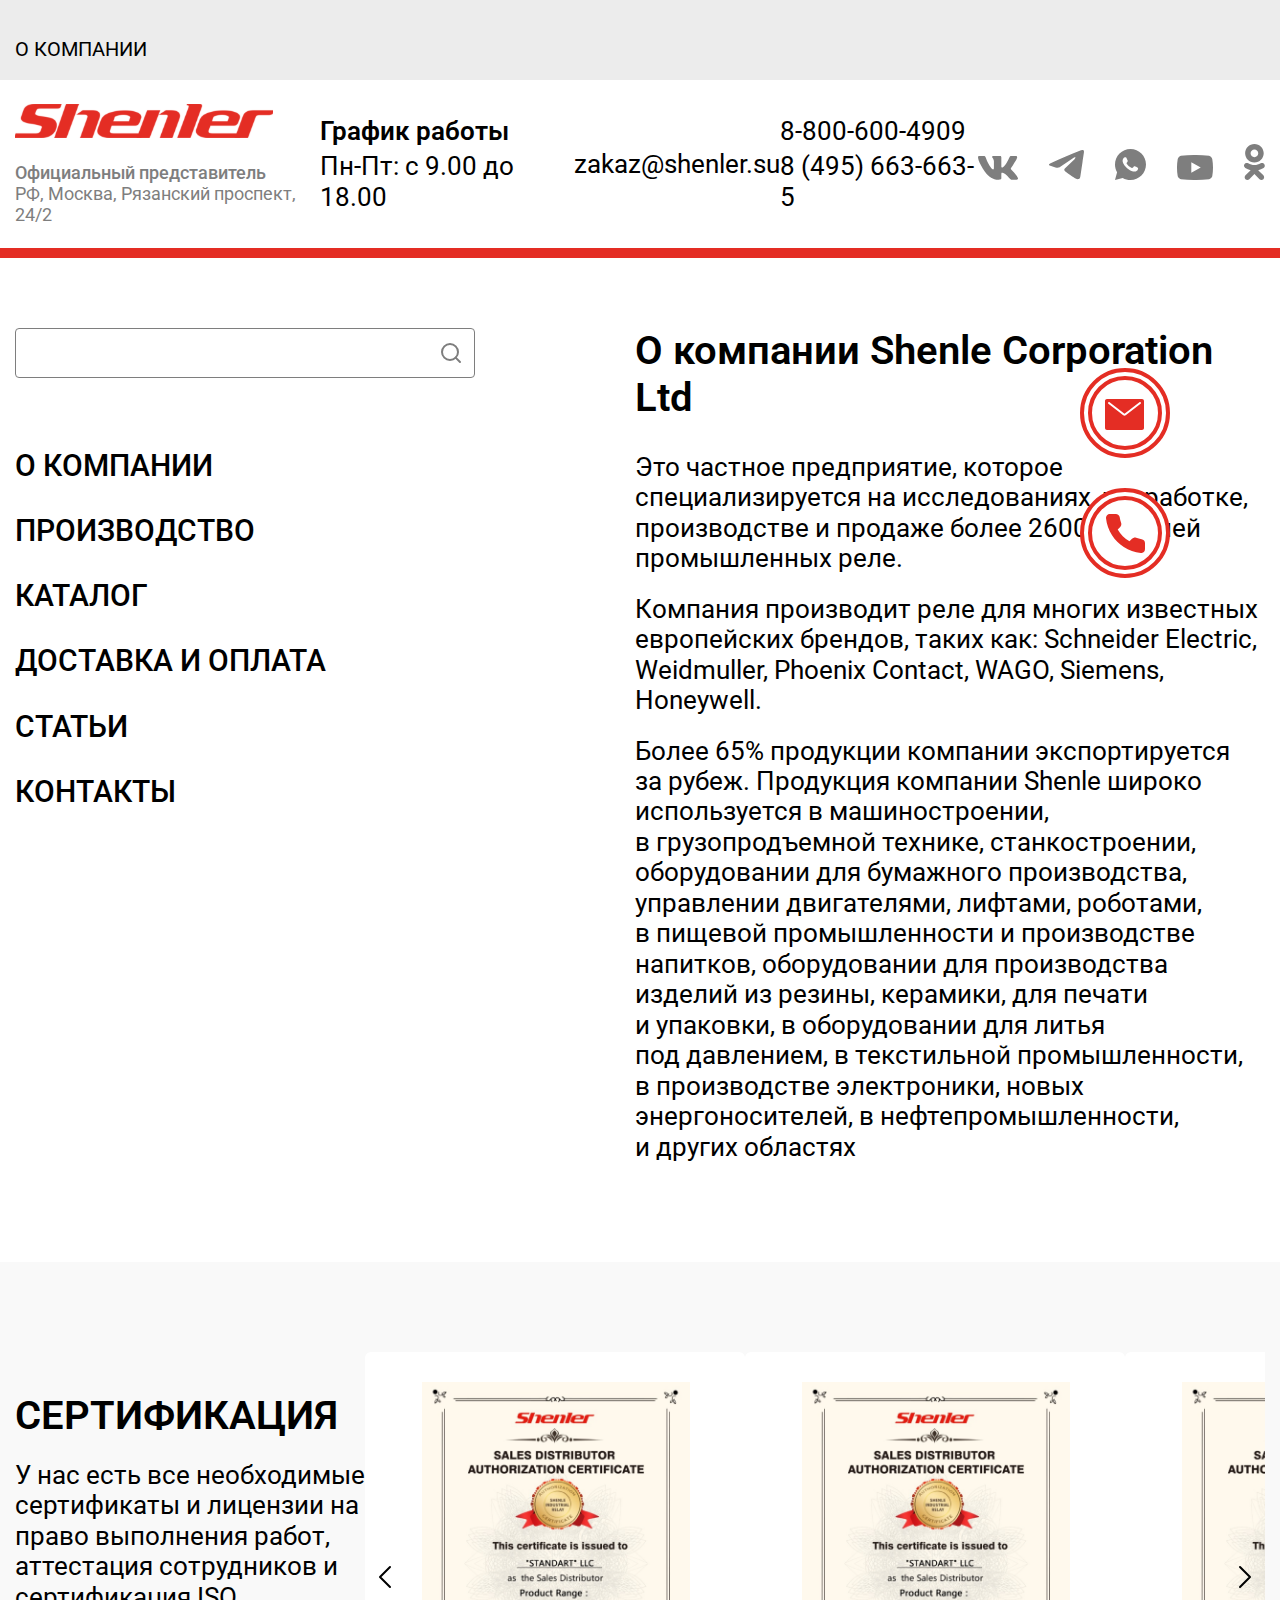
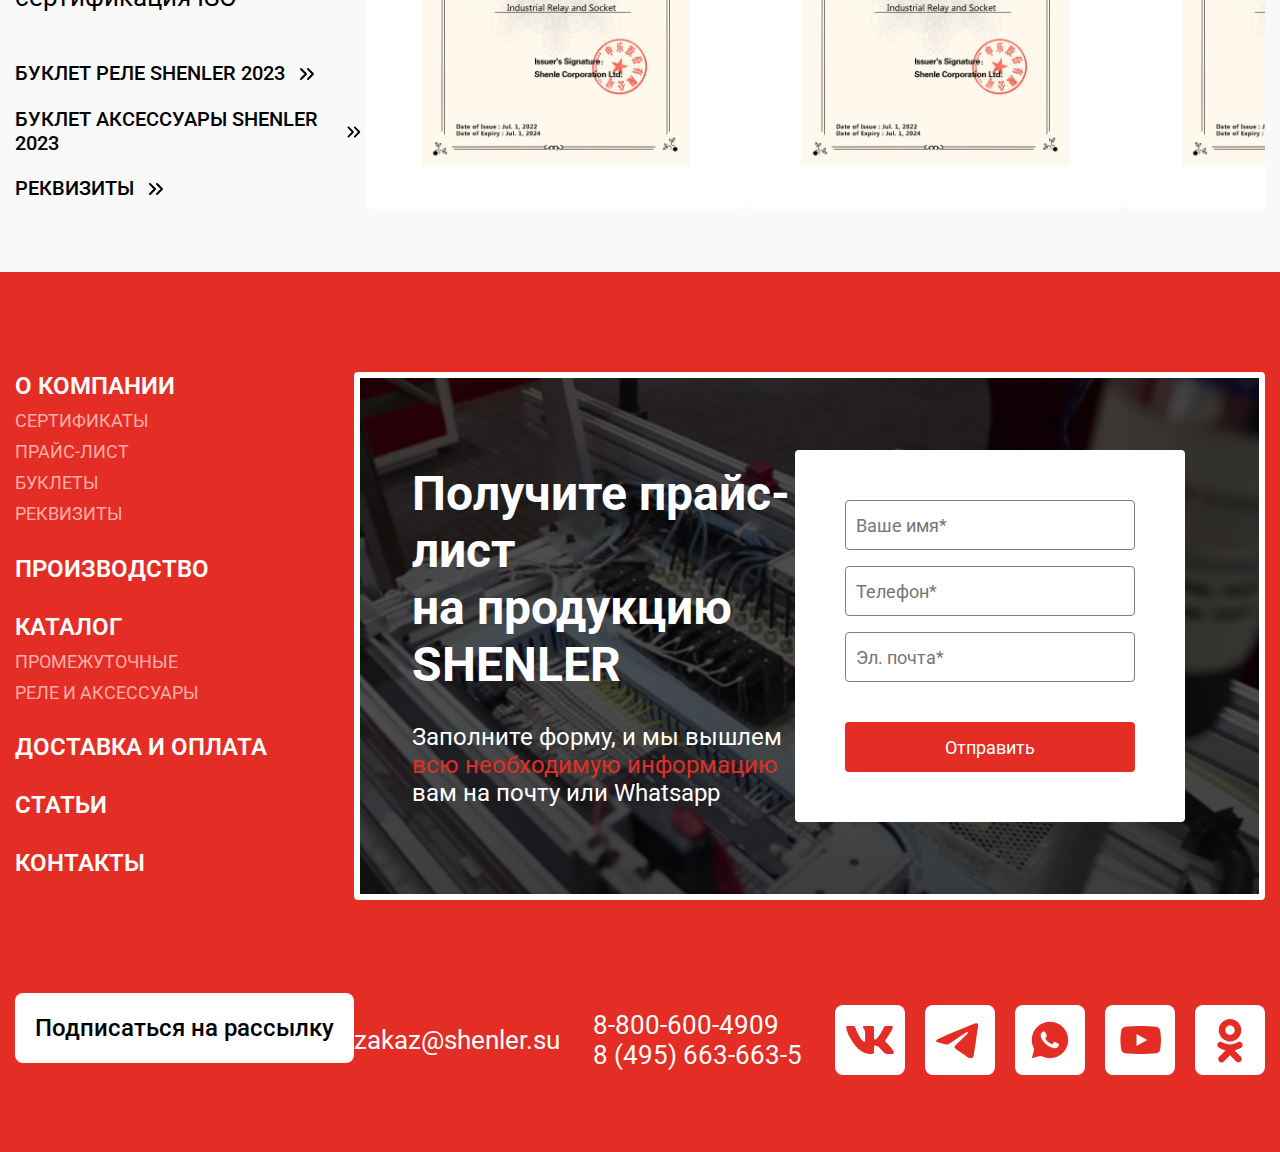
==== about.html @ f38fdb3b "ready catalog page" ====
<!DOCTYPE html>
<html lang="en">
<head>
    <meta charset="UTF-8">
    <meta name="viewport" content="width=device-width, initial-scale=1.0">
    <title>О компании</title>
    <link rel="preconnect" href="https://fonts.googleapis.com">
    <link rel="preconnect" href="https://fonts.gstatic.com" crossorigin>
    <link href="https://fonts.googleapis.com/css2?family=Roboto:wght@400;500;700;900&display=swap" rel="stylesheet">
    <link rel="stylesheet" href="https://cdn.jsdelivr.net/npm/swiper@9/swiper-bundle.min.css"/>
    <link rel="stylesheet" href="css/style.css">
</head>
<body>
    <header class="header">
        <div class="header-title">
            <div class="container">
                <h4>О компании</h4>
            </div>
        </div>
        <div class="container">
            <div class="header-info">
                <div class="header-block">
                    <a class="header-logo" href="index.html"><img src="img/header/logo.svg" alt="logo icon"></a>
                    <div class="header-address">
                        <div class="header-address-title">Официальный представитель</div>
                        <div class="header-adress-info">РФ, Москва, Рязанский проспект, 24/2</div>
                    </div>
                </div>
                <div class="header-schedule">
                    <div class="header-schedule-title">График работы</div>
                    <div class="header-schedule-info">Пн-Пт: с 9.00 до 18.00</div>
                </div>
                <div class="header-email">zakaz@shenler.su</div>
                <div class="header-phones">
                    <div class="header-phone-1">8-800-600-4909</div>
                    <div class="header-phone-2">8 (495) 663-663-5</div>
                </div>
                <div class="header-social">
                    <a class="vk-icon" href="#">
                        <svg width="40" height="24" viewBox="0 0 40 24" fill="none" xmlns="http://www.w3.org/2000/svg">
                            <g id="Frame 1">
                                <path id="Vector" d="M39.0883 1.63667C38.6383 3.05167 38.0317 4.28333 37.2717 5.40167L37.3033 5.35167C36.5567 6.59611 35.665 8.03389 34.6283 9.665C33.7394 10.9528 33.2689 11.6194 33.2167 11.665C32.9867 11.9533 32.8267 12.3067 32.7717 12.695L32.77 12.7067C32.815 13.06 32.9783 13.3683 33.2167 13.5983L33.8833 14.3417C37.45 18.0072 39.4561 20.5339 39.9017 21.9217C39.96 22.075 39.9933 22.2517 39.9933 22.4367C39.9933 22.76 39.89 23.0583 39.715 23.3033L39.7183 23.2983C39.425 23.6 39.015 23.7867 38.5617 23.7867C38.5117 23.7867 38.46 23.785 38.4117 23.78H38.4183H34.0333C34.0317 23.78 34.0283 23.78 34.025 23.78C33.4633 23.78 32.9467 23.5833 32.5417 23.2567L32.5467 23.26C31.9567 22.775 31.4317 22.25 30.9617 21.68L30.9467 21.66C30.1789 20.7922 29.4978 20.0617 28.9033 19.4683C26.9233 17.5861 25.4622 16.645 24.52 16.645C24.485 16.6417 24.445 16.64 24.4033 16.64C24.1283 16.64 23.8717 16.725 23.66 16.87L23.665 16.8667C23.4917 17.0833 23.3867 17.3633 23.3867 17.665C23.3867 17.725 23.39 17.7817 23.3983 17.84V17.8333C23.3533 18.3567 23.3267 18.965 23.3267 19.58C23.3267 19.7783 23.33 19.975 23.335 20.1717V20.1433V22.075C23.3517 22.1533 23.3617 22.2433 23.3617 22.335C23.3617 22.7383 23.1783 23.0983 22.8917 23.3367L22.89 23.3383C22.245 23.6333 21.4917 23.8067 20.6967 23.8067C20.5267 23.8067 20.36 23.7983 20.195 23.7833L20.2167 23.785C17.5933 23.735 15.16 22.9667 13.0917 21.6717L13.15 21.705C10.6317 20.175 8.545 18.1833 6.955 15.83L6.91 15.76C5.4 13.7567 3.99167 11.4933 2.79167 9.10667L2.675 8.85C1.97333 7.51333 1.24667 5.87 0.62 4.18L0.52 3.87167C0.265 3.11167 0.08 2.22833 0.00333333 1.31333L0 1.27167C0 0.429445 0.495555 0.00833352 1.48667 0.00833352H5.87C5.91 0.00500019 5.95667 0.00333309 6.005 0.00333309C6.41833 0.00333309 6.8 0.145 7.10167 0.383333L7.09833 0.38C7.43167 0.745 7.67833 1.19333 7.8 1.69333L7.805 1.71333C8.61167 3.99167 9.46667 5.905 10.45 7.73833L10.3383 7.51C11.1417 9.12667 12.03 10.5183 13.0433 11.8033L13.005 11.7517C13.8939 12.8428 14.5872 13.3883 15.085 13.3883C15.1 13.39 15.1183 13.39 15.1383 13.39C15.385 13.39 15.6 13.2567 15.7167 13.0567L15.7183 13.0533C15.8417 12.7367 15.9133 12.3683 15.9133 11.985C15.9133 11.9033 15.91 11.8217 15.9033 11.7417V11.7517V5.28667C15.8683 4.525 15.6817 3.81333 15.37 3.175L15.3833 3.20667C15.1767 2.76667 14.9283 2.38667 14.6333 2.04833L14.6383 2.055C14.365 1.78167 14.1783 1.42333 14.12 1.02333L14.1183 1.01333C14.1183 0.73 14.2483 0.475 14.4517 0.308333L14.4533 0.306667C14.655 0.121667 14.925 0.0100001 15.22 0.0100001H15.2333H22.1433C22.18 0.00500007 22.2217 0.00333309 22.265 0.00333309C22.59 0.00333309 22.8817 0.15 23.075 0.38L23.0767 0.381667C23.2483 0.695 23.35 1.07 23.35 1.46667C23.35 1.53 23.3467 1.59167 23.3417 1.65333V1.645V10.2667C23.3383 10.3067 23.3367 10.3533 23.3367 10.4C23.3367 10.7067 23.4217 10.995 23.5683 11.24L23.565 11.2333C23.6867 11.4133 23.89 11.53 24.12 11.53C24.4133 11.51 24.6817 11.4133 24.9067 11.26L24.9017 11.2633C25.355 10.9517 25.745 10.5967 26.0833 10.195L26.09 10.1867C27.1017 9.04333 28.035 7.78 28.8483 6.43667L28.9133 6.32C29.4867 5.37 30.1067 4.2 30.6683 2.99833L30.7717 2.75333L31.515 1.26667C31.7733 0.523333 32.4667 0 33.2817 0C33.3133 0 33.345 -1.20878e-07 33.3767 0.00166655H33.3717H37.7567C38.9411 0.00166655 39.3856 0.546666 39.09 1.63667H39.0883Z" fill="#7E7E7E"/>
                            </g>
                        </svg>
                    </a>
                    <a class="tg-icon" href="#">
                        <svg width="36" height="30" viewBox="0 0 36 30" fill="none" xmlns="http://www.w3.org/2000/svg">
                            <path d="M33.0092 0.257492C33.0092 0.257492 36.247 -1.00501 35.9772 2.06107C35.8872 3.32358 35.0778 7.74233 34.4482 12.5218L32.2897 26.6799C32.2897 26.6799 32.1099 28.754 30.491 29.1147C28.8721 29.4754 26.4438 27.8522 25.9941 27.4915C25.6343 27.221 19.2488 23.1629 17.0003 21.179C16.3707 20.6379 15.6512 19.5557 17.0902 18.2932L26.5337 9.27542C27.613 8.19325 28.6922 5.66825 24.1953 8.73433L11.6041 17.3013C11.6041 17.3013 10.1651 18.2031 7.467 17.3915L1.62101 15.5879C1.62101 15.5879 -0.537494 14.2352 3.14996 12.8825C12.1437 8.64408 23.2061 4.3155 33.0092 0.257492Z" fill="#7E7E7E"/>
                        </svg>     
                    </a>
                    <a class="whatsapp-icon" href="#">
                        <svg width="32" height="31" viewBox="0 0 32 31" fill="none" xmlns="http://www.w3.org/2000/svg">
                            <path d="M0.999385 31L3.09498 23.2996C1.71415 20.9325 0.988684 18.2404 0.993185 15.5C0.993185 6.93935 7.93253 0 16.4932 0C25.0538 0 31.9932 6.93935 31.9932 15.5C31.9932 24.0606 25.0538 31 16.4932 31C13.754 31.0044 11.063 30.2795 8.69668 28.8997L0.999385 31ZM10.8992 8.22739C10.6991 8.23982 10.5035 8.29254 10.3242 8.38239C10.156 8.47761 10.0025 8.59664 9.86848 8.73579C9.68248 8.91094 9.57708 9.06284 9.46393 9.21009C8.89107 9.95564 8.58293 10.8708 8.58818 11.811C8.59128 12.5705 8.78968 13.3098 9.09968 14.0011C9.73363 15.3992 10.7768 16.8795 12.1547 18.2512C12.4864 18.5814 12.8104 18.9131 13.1591 19.2215C14.8694 20.7273 16.9074 21.8132 19.1111 22.3928L19.9931 22.5277C20.2798 22.5432 20.5666 22.5215 20.8549 22.5075C21.3063 22.4842 21.7471 22.362 22.146 22.1495C22.4033 22.0131 22.5242 21.9449 22.7397 21.8085C22.7397 21.8085 22.8063 21.7651 22.9334 21.669C23.1427 21.514 23.2713 21.4039 23.4449 21.2226C23.5736 21.0893 23.6852 20.9327 23.7704 20.7545C23.8913 20.5018 24.0122 20.0198 24.0618 19.6183C24.099 19.3114 24.0882 19.144 24.0835 19.0402C24.0773 18.8743 23.9394 18.7023 23.789 18.6294L22.8869 18.2249C22.8869 18.2249 21.5384 17.6374 20.7154 17.2623C20.6286 17.2245 20.5356 17.203 20.441 17.1988C20.335 17.1879 20.2278 17.1998 20.1268 17.2338C20.0257 17.2677 19.9331 17.3229 19.8551 17.3956V17.3925C19.8474 17.3925 19.7435 17.4809 18.6229 18.8387C18.5586 18.9251 18.47 18.9904 18.3684 19.0263C18.2668 19.0622 18.1568 19.067 18.0525 19.0402C17.9515 19.0132 17.8525 18.979 17.7564 18.9379C17.5642 18.8573 17.4976 18.8263 17.3658 18.7689L17.3581 18.7658C16.4713 18.3787 15.6503 17.8558 14.9246 17.2158C14.7293 17.0453 14.5479 16.8593 14.3619 16.6795C13.7521 16.0956 13.2207 15.4349 12.7809 14.7141L12.6895 14.5669C12.6238 14.4679 12.5707 14.3612 12.5314 14.2491C12.4725 14.0213 12.6259 13.8384 12.6259 13.8384C12.6259 13.8384 13.0026 13.4261 13.1777 13.2029C13.3236 13.0174 13.4596 12.8244 13.5854 12.6247C13.7683 12.3302 13.8256 12.028 13.7295 11.7939C13.2955 10.7337 12.846 9.67819 12.3841 8.63039C12.2927 8.42269 12.0214 8.27389 11.775 8.24444C11.6913 8.23514 11.6076 8.22584 11.5239 8.21964C11.3157 8.2093 11.1071 8.21292 10.8992 8.22739Z" fill="#7E7E7E"/>
                        </svg>
                    </a>
                    <a class="yt-icon" href="#">
                        <svg width="37" height="25" viewBox="0 0 37 25" fill="none" xmlns="http://www.w3.org/2000/svg">
                            <path d="M36.2498 3.92333C36.0498 3.16084 35.6486 2.46454 35.0873 1.90557C34.5259 1.34661 33.8246 0.945008 33.055 0.741815C28.3887 0.197601 23.6916 -0.0476408 18.9932 0.00762375C14.2948 -0.0476408 9.59774 0.197601 4.93138 0.741815C4.16174 0.945008 3.46043 1.34661 2.89913 1.90557C2.3378 2.46454 1.93663 3.16084 1.73655 3.92333C1.22539 6.75762 0.976871 9.63218 0.994082 12.5111C0.976016 15.4049 1.22454 18.2943 1.73655 21.1434C1.947 21.8936 2.35279 22.576 2.91342 23.1226C3.47402 23.6692 4.16984 24.0608 4.93138 24.2582C9.59774 24.8023 14.2948 25.0477 18.9932 24.9923C23.6916 25.0477 28.3887 24.8023 33.055 24.2582C33.8165 24.0608 34.5124 23.6692 35.0729 23.1226C35.6335 22.576 36.0394 21.8936 36.2498 21.1434C36.7619 18.2943 37.0103 15.4049 36.9923 12.5111C37.0096 9.63218 36.761 6.75762 36.2498 3.92333ZM15.3033 17.8284V7.23829L24.7304 12.5111L15.3033 17.8062V17.8284Z" fill="#7E7E7E"/>
                        </svg>   
                    </a>
                    <a class="classmates-icon" href="#">
                        <svg width="22" height="36" viewBox="0 0 22 36" fill="none" xmlns="http://www.w3.org/2000/svg">
                            <path d="M15.1766 26.1619C17.0925 25.722 18.915 24.9683 20.5778 23.9243C21.8276 23.0873 22.1663 21.3997 21.3281 20.1454C20.526 18.9439 18.9206 18.5805 17.6786 19.3185C13.8525 21.7091 8.98914 21.7091 5.16301 19.3185C3.89739 18.5164 2.21551 18.8966 1.41339 20.1611C1.41339 20.1667 1.41339 20.1668 1.41339 20.1668C0.611262 21.4391 0.991512 23.1199 2.26389 23.9164L2.26839 23.922C3.92776 24.966 5.75026 25.7209 7.65939 26.1551L2.46189 31.3515C1.40101 32.3955 1.38526 34.0931 2.42139 35.1551L2.46751 35.2013C2.98389 35.7334 3.68139 35.9977 4.37889 35.9977C5.07639 35.9977 5.77276 35.7334 6.28801 35.2013L11.4214 30.0971L16.5244 35.208C17.6089 36.2441 19.3313 36.2205 20.3753 35.1371C21.3934 34.083 21.3934 32.4112 20.3753 31.3571L15.1766 26.1619ZM11.4203 18.5805C16.5536 18.5749 20.7071 14.4191 20.7128 9.2925C20.7128 4.1715 16.5413 0 11.4203 0C6.29926 0 2.12776 4.1715 2.12776 9.2925C2.13339 14.4259 6.29364 18.5805 11.4203 18.5861V18.5805ZM11.4203 5.4495C13.5409 5.4495 15.2633 7.17188 15.2633 9.2925C15.2633 11.4199 13.5409 13.1366 11.4203 13.1434C9.29964 13.1377 7.57726 11.4199 7.57164 9.2925C7.57726 7.17188 9.29964 5.4495 11.4203 5.44388V5.4495Z" fill="#7E7E7E"/>
                        </svg>
                    </a>
                </div>
            </div>
        </div>
    </header>

    <div class="about promo">
        <div class="container">
            <div class="page-wrapper">
                <div class="page-left-block">
                    <input class="page-search" type="text">
                    <nav class="main-nav">
                        <ul class="main-nav-list">
                            <li class="main-nav-item"><a href="about.html">о компании</a></li>
                            <li class="main-nav-item"><a href="production.html">производство</a></li>
                            <li class="main-nav-item"><a href="catalog.html">каталог</a></li>
                            <li class="main-nav-item"><a href="delivery.html">доставка и оплата</a></li>
                            <li class="main-nav-item"><a href="articles.html">статьи</a></li>
                            <li class="main-nav-item"><a href="contacts.html">контакты</a></li>
                        </ul>
                    </nav>
                </div>
                <div class="page-right-block">
                    <div class="page-text-block">
                        <h2 class="page-title">О компании Shenle Corporation Ltd</h2>
                        <div class="page-descr-block">
                            <p class="page-descr">
                                Это частное предприятие, которое специализируется на исследованиях,
                                разработке, производстве и продаже более 2600 моделей промышленных
                                реле.
                            </p>
                            <p class="page-descr">
                                Компания производит реле для многих известных европейских брендов,
                                таких как: Schneider Electric, Weidmuller, Phoenix Contact,
                                WAGO, Siemens, Honeywell.
                            </p>
                            <p class="page-descr">
                                Более 65% продукции компании экспортируется за рубеж. Продукция компании
                                Shenle широко используется в машиностроении, в грузопродъемной технике,
                                станкостроении, оборудовании для бумажного производства, управлении
                                двигателями, лифтами, роботами, в пищевой промышленности и производстве
                                напитков, оборудовании для производства изделий из резины, керамики,
                                для печати и упаковки, в оборудовании для литья под давлением, в текстильной
                                промышленности, в производстве электроники, новых энергоносителей,
                                в нефтепромышленности, и других областях
                            </p>
                        </div>
                    </div>
                </div>
            </div>
        </div>
        <a class="button-right button-email" href="#">
            <img src="img/button-email.svg" alt="email icon">
        </a>
        <a class="button-right button-phone" href="#">
            <img src="img/button-phone.svg" alt="phone icon">
        </a>
    </div>
    
    <div class="cert">
        <div class="container">
            <div class="cert-wrapper">
                <div class="cert-left-block">
                    <div class="cert-title">Сертификация</div>
                    <p class="cert-descr">
                        У нас есть все необходимые сертификаты и лицензии на право выполнения работ,
                        аттестация сотрудников и сертификация ISO
                    </p>
                    <nav class="cert-nav">
                        <ul class="cert-nav-list">
                            <li class="cert-nav-item">
                                <a href="#">Буклет Реле Shenler 2023</a>
                                <svg width="24" height="24" viewBox="0 0 24 24" fill="none" xmlns="http://www.w3.org/2000/svg">
                                    <path d="M13 17L18 12L13 7" stroke="black" stroke-width="2" stroke-linecap="round" stroke-linejoin="round"/>
                                    <path d="M6 17L11 12L6 7" stroke="black" stroke-width="2" stroke-linecap="round" stroke-linejoin="round"/>
                                </svg>
                            </li>
                            <li class="cert-nav-item">
                                <a href="#">Буклет Аксессуары Shenler 2023</a>
                                <svg width="24" height="24" viewBox="0 0 24 24" fill="none" xmlns="http://www.w3.org/2000/svg">
                                    <path d="M13 17L18 12L13 7" stroke="black" stroke-width="2" stroke-linecap="round" stroke-linejoin="round"/>
                                    <path d="M6 17L11 12L6 7" stroke="black" stroke-width="2" stroke-linecap="round" stroke-linejoin="round"/>
                                </svg>
                            </li>
                            <li class="cert-nav-item">
                                <a href="#">Реквизиты</a>
                                <svg width="24" height="24" viewBox="0 0 24 24" fill="none" xmlns="http://www.w3.org/2000/svg">
                                    <path d="M13 17L18 12L13 7" stroke="black" stroke-width="2" stroke-linecap="round" stroke-linejoin="round"/>
                                    <path d="M6 17L11 12L6 7" stroke="black" stroke-width="2" stroke-linecap="round" stroke-linejoin="round"/>
                                </svg>
                            </li>
                        </ul>
                    </nav>
                </div>
                <div class="cert-right-block">
                    <div class="swiper mySwiper cert-swiper">
                        <div class="swiper-wrapper cert-swiper-wrapper">
                            <div class="swiper-slide">
                                <img src="img/cert/cert.png" alt="certifacate image">
                            </div>
                            <div class="swiper-slide">
                                <img src="img/cert/cert.png" alt="certifacate image">
                            </div>
                            <div class="swiper-slide">
                                <img src="img/cert/cert.png" alt="certifacate image">
                            </div>
                            <div class="swiper-slide">
                                <img src="img/cert/cert.png" alt="certifacate image">
                            </div>
                            <div class="swiper-slide">
                                <img src="img/cert/cert.png" alt="certifacate image">
                            </div>
                            <div class="swiper-slide">
                                <img src="img/cert/cert.png" alt="certifacate image">
                            </div><div class="swiper-slide">
                                <img src="img/cert/cert.png" alt="certifacate image">
                            </div>
                            <div class="swiper-slide">
                                <img src="img/cert/cert.png" alt="certifacate image">
                            </div>
                        </div>
                    </div>
                    <div class="swiper-pagination"></div>
                    <div class="swiper-next cert-button-next">
                        <svg width="40" height="40" viewBox="0 0 40 40" fill="none" xmlns="http://www.w3.org/2000/svg">
                            <path d="M15 30L25 20L15 10" stroke="black" stroke-width="2" stroke-linecap="round" stroke-linejoin="round"/>
                        </svg>
                    </div>
                    <div class="swiper-prev cert-button-prev">
                        <svg width="40" height="40" viewBox="0 0 40 40" fill="none" xmlns="http://www.w3.org/2000/svg">
                            <g id="chevron-left">
                                <path id="Vector" d="M25 30L15 20L25 10" stroke="black" stroke-width="2" stroke-linecap="round" stroke-linejoin="round"/>
                            </g>
                        </svg>
                    </div>
                </div>
            </div>
        </div>
    </div>
    
    <footer class="footer">
        <div class="container">
            <div class="footer-wrapper">
                <div class="footer-left-block">
                    <nav class="footer-nav">
                        <ul class="footer-nav-list">

                            <li class="footer-nav-item"><a href="about.html">О компании</a></li>
                            <ul class="list-mini">
                                <li class="footer-nav-item-mini"><a href="#">Сертификаты</a></li>
                                <li class="footer-nav-item-mini"><a href="#">Прайс-лист</a></li>
                                <li class="footer-nav-item-mini"><a href="#">Буклеты</a></li>
                                <li class="footer-nav-item-mini"><a href="#">Реквизиты</a></li>
                            </ul>

                            <li class="footer-nav-item"><a href="production.html">Производство</a></li>

                            <li class="footer-nav-item"><a href="catalog.html">Каталог</a></li>
                            <ul class="list-mini">
                                <li class="footer-nav-item-mini"><a href="#">Промежуточные</a></li>
                                <li class="footer-nav-item-mini"><a href="#">Реле и аксессуары</a></li>
                            </ul>
    
                            <li class="footer-nav-item"><a href="delivery.html">Доставка и оплата</a></li>
                            <li class="footer-nav-item"><a href="articles.html">Статьи</a></li>
                            <li class="footer-nav-item"><a href="contacts.html">Контакты</a></li>
                        </ul>
                    </nav>
                    <button class="footer-button">Подписаться на рассылку</button>
                </div>
                <div class="footer-right-block">
                    <div class="form-block">
                        <div class="form-info">
                            <div class="form-info-title">
                                Получите прайс-лист на продукцию SHENLER
                            </div>
                            <div class="form-info-descr">
                                Заполните форму, и мы вышлем
                                <span>всю необходимую информацию</span>
                                вам на почту или Whatsapp
                            </div>
                        </div>
                        <form class="feed-form" action="#">
                            <input type="text" required="required" placeholder="Ваше имя*">
                            <input type="tel" required="required" placeholder="Телефон*">
                            <input type="email" required="required" placeholder="Эл. почта*">
                            <button class="button-submit">Отправить</button>
                        </form>
                    </div>
                    <div class="footer-contacts">
                        <div class="footer-email">zakaz@shenler.su</div>
                        <div class="footer-phones">
                            <div class="footer-phone-1">8-800-600-4909</div>
                            <div class="footer-phone-2">8 (495) 663-663-5</div>
                        </div>
                        <div class="footer-social">
                            <a href="#">
                                <img class="vk-icon" src="img/footer/vk.svg" alt="vk icon">
                            </a>
                            <a href="#">
                                <img class="tg-icon" src="img/footer/tg.svg" alt="tg icon">
                            </a>
                            <a href="#">
                                <img class="whatsapp-icon" src="img/footer/whatsapp.svg" alt="whatsapp icon">
                            </a>
                            <a href="#">
                                <img class="youtube-icon" src="img/footer/youtube.svg" alt="youtube icon">
                            </a>
                            <a href="#">
                                <img class="classmates-icon" src="img/footer/classmates.svg" alt="classmates icon">
                            </a>
                        </div>
                    </div>
                </div>
            </div>
        </div>
    </footer>

    <script src="https://cdn.jsdelivr.net/npm/swiper@9/swiper-bundle.min.js"></script>
    <script src="js/app.js"></script>
</body>
</html>
---- css/style.css ----
/* base */
* {
    font-family: 'Roboto', sans-serif;
    box-sizing: border-box;
    margin: 0;
    padding: 0;
}

img {
    max-width: 100%;
    object-fit: cover;
}

.container {
    max-width: 1730px;
    padding: 0 15px;
    margin: 0 auto;
}

.promo {
    position: relative;
    padding: 70px 0 100px 0;
}

/* Common */
.page-search {
    width: 460px;
    height: 50px;
    background: linear-gradient(90deg, #FFF 0%, rgba(255, 255, 255, 0.00) 100%);
    border-radius: 4px;
    border: 1px solid #7E7E7E;
    outline: none;
    padding: 0 15px;
    /* Текст инпута */
    font-weight: 400;
    font-size: 18px;
    line-height: 21.08px;
    color: rgba(126, 126, 126, 1);
    /* Иконка поиска */
    background-image: url('../img/page-search/search.svg');
    background-repeat: no-repeat;
    background-position: 423px center;
}

.page-wrapper {
    display: flex;
    gap: 160px;
}

.page-text-block {
    max-width: 840px;
}

.page-title {
    font-weight: 600;
    font-size: 40px;
    line-height: 46.88px;
    color: rgba(0, 0, 0, 1);
}

.page-descr-block {
    margin-top: 30px;
}

.page-descr:first-child {
    margin-top: 0;
}

.page-descr {
    margin-top: 20px;
    font-weight: 400;
    font-size: 26px;
    line-height: 30.47px;
    color: #000;
}


/* Header */
.header {
    border-bottom: 10px solid rgba(228, 45, 36, 1);
}
.header-title {
    width: 100%;
    height: 80px;
    padding-top: 37px;
    background: #ECECEC;
}

.header-title h4 {
    font-weight: 400;
    font-size: 20px;
    text-transform: uppercase;
    color: #000;
}

.header-info {
    position: relative;
    height: 168px;
    display: flex;
    justify-content: space-between;
    align-items: center;
}

.header-address {
    margin-top: 20px;
    color: #7E7E7E;
    font-size: 18px;
}

.header-address-title {
    line-height: 21px;
    font-weight: 500;
}

.header-address-info {
    line-height: 21px;
    margin-top: 2px;
    font-weight: 400;
}

.header-schedule, .header-email, .header-phones {
    font-weight: 400;
    font-size: 26px;
    color: #000;
    line-height: 30.47px;
}

.header-schedule-title {
    font-weight: 600;
}

.header-schedule-info, .header-phone-2 {
    margin-top: 5px;
}

.header-social {
    display: flex;
    gap: 30px;
    align-items: end;
}

.header-social svg path {
    transition: .3s ease;
}

.header-social a:hover svg path {
    fill: rgba(228, 45, 36, 1);
}

/* Footer */
.footer {
    height: 880px;
    padding: 100px 0 110px 0;
    background: #E42D24;
}

.footer-wrapper {
    display: flex;
    justify-content: space-between;
}

li a {
    text-decoration: none;
    color: inherit;
}

.footer-nav-item {
    margin-top: 30px;
    font-weight: 600;
    font-size: 24px;
    line-height: 28.13px;
    color: #FFF;
    text-transform: uppercase;
    list-style-type: none;
}

.footer-nav-item:first-child {
    margin-top: 0;
}

.footer-nav-item-mini {
    margin-top: 10px;
    font-weight: 400;
    font-size: 18px;
    line-height: 21.09px;
    color: #FFAEAA;
    text-transform: uppercase;
    list-style-type: none;
}

.footer-nav li {
    transition: 0.3s ease;
}

.footer-nav li:hover {
    color: rgba(0, 0, 0, 1);
}

.footer-button {
    margin-top: 116px;
    width: 339px;
    height: 70px;
    border-radius: 8px;
    background: #FFF;
    border: none;
    outline: none;
    cursor: pointer;
    /* Текст кнопки */
    color: #000;
    font-size: 24px;
    font-weight: 500;
}

.footer-right-block {
    width: 1086px;
}

.form-block {
    height: 528px;
    border-radius: 4px;
    border: 6px solid #FFF;
    background: url('../img/footer/back.jpg') center no-repeat;
    padding: 0 74px 0 52px;
    display: flex;
    justify-content: space-between;
    align-items: center;
}

.form-info-title {
    font-weight: 700;
    font-size: 48px;
    max-width: 494px;
    color: #FFF;
}

.form-info-descr {
    margin-top: 30px;
    font-weight: 400;
    font-size: 24px;
    max-width: 435px;
    line-height: 28.13px;
    color: rgba(255, 255, 255, 1);
}

.form-info-descr span {
    color: rgba(228, 45, 36, 1);
}

.feed-form {
    width: 390px;
    height: 372px;
    border-radius: 4px;
    background: #FFF;
    padding: 50px;
}

.feed-form input {
    margin-top: 16px;
    display: block;
    width: 290px;
    height: 50px;
    border-radius: 4px;
    border: 1px solid #7E7E7E;
    padding: 0 10px;
    outline: none;
    /* Текст инпута */
    font-weight: 400;
    font-size: 18px;
    line-height: 21.08px;
    color: rgba(126, 126, 126, 1);
}

.feed-form input:first-child {
    margin-top: 0;
}

.feed-form .button-submit {
    margin-top: 40px;
    width: 290px;
    height: 50px;
    border-radius: 4px;
    background: #E42D24;
    border: none;
    outline: none;
    cursor: pointer;
    /* Текст кнопки */
    font-weight: 400;
    font-size: 18px;
    line-height: 21.08px;
    color: rgba(255, 255, 255, 1);
}

.footer-contacts {
    margin-top: 105px;
    display: flex;
    justify-content: space-between;
    align-items: center;
}

.footer-email, .footer-phones {
    font-weight: 400;
    font-size: 26px;
    color: #ffffff;
    line-height: 30.47px;
}

.footer-social {
    height: 70px;
    display: flex;
    gap: 20px;
}

/* Footer dop */
.footer-dop {
    height: 470px;
    background: #E42D24;
}

.footer-dop-wrapper {
    display: flex;
    align-items: center;
    justify-content: space-between;
}

.footer-dop-button-block {
    display: flex;
    align-items: center;
    gap: 25px;
}

.footer-dop-button-block:first-child {
    margin-bottom: 30px;
}

.footer-dop-title {
    font-weight: 400;
    font-size: 30px;
    line-height: 35.16px;
    color: rgba(255, 255, 255, 1);
    text-transform: uppercase;
}

.footer-dop-img {
    margin-right: 49px;
}


/* Main */
.main {
    position: relative;
    height: 880px;
    padding-top: 67px;
    border-bottom: 10px solid rgba(255, 255, 255, 1);
    background: url('../img/main/main.jpg') right no-repeat;
}

.main-title {
    font-weight: 900;
    font-size: 56px;
    line-height: 65.63px;
    color: rgba(228, 45, 36, 1);
    max-width: 960px;
}

.main .page-search {
    margin-top: 56px;
}

.main-nav {
    margin-top: 70px;
}

.main-nav-item {
    margin-top: 30px;
    font-weight: 500;
    font-size: 30px;
    line-height: 35.16px;
    color: rgba(0, 0, 0, 1);
    list-style-type: none;
    text-transform: uppercase;
    transition: .3s ease;
}

.main-nav-item:hover {
    color: rgba(228, 45, 36, 1);
}

.main-nav-item:first-child {
    margin-top: 0;
}

.button-right {
    position: absolute;
    right: 110px;
}

.button-email {
    top: 110px;
}

.button-phone {
    top: 230px;
}

.main-subtitle {
    position: absolute;
    right: 289px;
    bottom: 60px;
    text-align: center;
    color: rgba(255, 255, 255, 1);
    text-transform: uppercase;
}

.main-subtitle-1 {
    font-weight: 500;
    font-size: 35px;
    line-height: 41px;
}

.main-subtitle-2 {
    font-weight: 400;
    font-size: 22.4px;
    line-height: 26.25px;
}

/* About */

/* Cert */
.cert {
    height: 610px;
    background: #F9F9F9;
    padding-top: 90px;
}

.cert-wrapper {
    display: flex;
    justify-content: space-between;
    align-items: center;
}

.cert-title {
    font-weight: 600;
    font-size: 40px;
    line-height: 46.88px;
    text-transform: uppercase;
}

.cert-descr {
    margin-top: 20px;
    max-width: 501px;
    font-weight: 400;
    font-size: 26px;
    line-height: 30.47px;
}

.cert-nav {
    margin-top: 50px;
}

.cert-nav-item {
    list-style-type: none;
    font-weight: 500;
    font-size: 20px;
    line-height: 23.44px;
    text-transform: uppercase;
    margin-top: 22px;
    display: flex;
    align-items: center;
    gap: 10px;
    cursor: pointer;
    transition: .3s ease;
}

.cert-nav-item:first-child {
    margin-top: 0;
}

.cert-nav-item:hover {
    color: rgba(228, 45, 36, 1);
}

.cert-nav-item svg path {
    transition: .3s ease;
}

.cert-nav-item:hover svg path {
    stroke: rgba(228, 45, 36, 1);
}

.cert-right-block {
    position: relative;
    width: 1110px;
}

.cert-swiper {
    height: 100%;
    width: 900px;
}

.swiper-slide {
    height: 400px;
}

.swiper-pagination {
    margin-top: 33px;
    position: static;
}

.swiper-pagination-bullet-active {
    background: rgba(228, 45, 36, 1);
}

.cert-button-prev,
.cert-button-next {
    position: absolute;
    z-index: 5;
    top: 205px;
    width: 40px;
    height: 40px;
    cursor: pointer;
}

.swiper-next {
    right: 0;
}

.swiper-prev {
    left: 0;
}

.swiper-next svg path,
.swiper-prev svg path {
    transition: .3s ease;
}

.swiper-next:hover svg path,
.swiper-prev:hover svg path {
    stroke: rgba(228, 45, 36, 1);
}

/* Production */
.production-video {
    background: #F9F9F9;
    height: 897px;
    padding: 100px 0;
}

.production-video img {
    display: block;
    margin: 0 auto;
}

/* delivery */
.delivery-table {
    margin-top: 40px;
    width: 898px;
    border-spacing: 0;
}

th, td {
    height: 60px;
    padding-left: 20px;
    text-align: left;
    font-weight: 500;
    font-size: 20px;
    line-height: 23.44px;
}

th {
    color: #ffffff;
    background: #E3000F;
    border-right: 1px solid #fff;
}


th:last-child {
    border-right: none;
}

td {
    background: #F4F4F4;
    border-right: 1px solid #D9D9D9;
    color: #000;
    position: relative;
}

td:last-child {
    border-right: none;
}

.td-border {
    border-right: 1px solid #D9D9D9 !important;
}

.price {
    width: 351px;
    border-radius: 4px 0px 0px 0px;
}
.weight {
    width: 390px;
}
.car {
    border-radius: 0px 4px 0px 0px;
}

.td-rowspan {
    height: 120px;
}

.price-item {
    position: absolute;
    top: 50%;
    transform: translateY(-50%);
    left: 280px;

}

.tr-darkgray td {
    background: #E6E6E6;
}

tr:last-child td:first-child {
    border-radius: 0px 0px 0px 4px;
}

tr:last-child td:last-child {
    border-radius: 0px 0px 4px 0px;
}

.page-text-region {
    margin-top: 110px;
}

.page-descr-top {
    margin-top: 30px;
}

.page-descr-bottom {
    margin-top: 0;
}

.delivery-list {
    margin: 40px 0;
    max-width: 647px;
}

.delivery-list-title {
    font-weight: 600;
    font-size: 26px;
    line-height: 30.47px;
}

.delivery-list-items {
    margin-top: 20px;
}

.delivery-list-item {
    position: relative;
    list-style-type: none;
    margin-top: 15px;
    font-weight: 400;
    font-size: 26px;
    line-height: 30.47px;
    margin-left: 18px;
}

.delivery-list-item:first-child {
    margin-top: 0;
}

.delivery-list-item::before {
    content: '';
    position: absolute;
    top: 12px;
    width: 5px;
    height: 5px;
    border-radius: 50%;
    background-color: #000;
    left: -18px;
}

/* Articles */
.articles {
    padding-bottom: 110px;
}

.articles-blocks {
    margin-top: 40px;
    width: 840px;
    height: 760px;
}

.article-block {
    width: 100%;
    height: 100px;
    border-radius: 4px;
    background: #F4F4F4;
    margin-top: 10px;
    padding: 0 6px 0 20px;
    display: flex;
    align-items: center;
    justify-content: space-between;
    transition: .4s ease;
}

.article-block-text {
    font-weight: 400;
    font-size: 26px;
    line-height: 30.47px;
    max-width: 753px;
}

.article-block-arrow {
    opacity: 0;
}

.article-block:first-child {
    margin-top: 0;
}

.article-block:hover {
    background: #E42D24;
    color: #fff;
}

.article-block:hover .article-block-arrow {
    opacity: 1;
    cursor: pointer;
}

.articles-button-next,
.articles-button-prev {
    cursor: pointer;
}

.articles-button-next svg path,
.articles-button-prev svg path {
    transition: .3s ease;
}

.articles-button-next:hover svg path,
.articles-button-prev:hover svg path {
    stroke: rgba(228, 45, 36, 1);
}

.articles-control-block {
    height: 40px;
    width: 322px;
    margin: 0 auto;
    margin-top: 60px;
    display: flex;
    justify-content: space-between;
}

.articles-pagination {
    display: flex;
    gap: 10px;
}

.articles-pagination-item {
    width: 40px;
    height: 40px;
    text-align: center;
    border-radius: 6px;
    background: #F4F4F4;
    font-weight: 400;
    font-size: 18px;
    padding-top: 10px;
    cursor: pointer;
}

.articles-pagination-item_active {
    background: #E42D24;
    color: #fff;
}

.articles-pagination-points {
    width: 40px;
    height: 4px;
    margin-top: 23px;
    display: flex;
    justify-content: space-between;
}

.articles-pagination-point {
    width: 4px;
    height: 4px;
    background: #000;
    border-radius: 50%;
}

/* Contacts */
.contacts-page-descr {
    margin-top: 30px;
}

.contacts-map {
    margin-top: 20px;
}

.page-text-block-mini {
    max-width: 803px;
    margin-top: 70px;
}

/* Catalog */
.catalog-up {
    padding-top: 70px;
}

.sorting {
    margin-top: 51px;
    position: relative;
}

.sorting-up-block {
    display: flex;
    align-items: center;
}

.sorting-title {
    font-weight: 400;
    font-size: 20px;
    line-height: 23.44px;
    color: rgba(126, 126, 126, 1);
    margin-right: 10px;
}

.sorting-items-block {
    position: absolute;
    left: 140px;
    top: 32px;
    width: 260px;
    height: 129px;
    padding: 20px 0 20px 20px;
    background: #fff;
    box-shadow: 2px 2px 12px 0px rgba(0, z0, 0, 0.20);
    transition: .4s ease;
    display: none;
}

.sorting-items-block-active {
    display: block;
}

.sorting-item {
    font-weight: 400;
    font-size: 20px;
    line-height: 23.44px;
    color: rgba(126, 126, 126, 1);
    cursor: pointer;
}

.sorting-item-active {
    color: #000;
}

.sorting-items-block .sorting-item {
    margin-top: 10px;
}

.sorting-items-block .sorting-item:first-child {
    margin-top: 0;
}

.sorting-button {
    cursor: pointer;
    position: relative;
    margin-left: 5px;
    width: 14px;
    height: 14px;
    transition: .4s ease;
}

.sorting-button img {
    position: absolute;
    top: 50%;
    left: 50%;
    transform: translate(-50%, -50%);
}

.sorting-button-active {
    transform: rotate(-180deg);
}

.catalog-tab-items-block {
    margin-top: 40px;
    width: 100%;
    background: #F9F9F9;
    height: 155px;
    padding: 30px 0;
}

.catalog-tab-items-block-wrapper {
    display: flex;
    flex-wrap: wrap;
    gap: 49px;
    row-gap: 36px;
}

.catalog-tab-item {
    font-weight: 400;
    font-size: 24px;
    line-height: 28.13px;
    height: 31px;
    cursor: pointer;
}

.catalog-tab-item-active {
    color: rgba(228, 45, 36, 1);
    border-bottom: 3px solid  rgba(228, 45, 36, 1);
}

.catalog-tab-item:hover {
    color: rgba(228, 45, 36, 1);
    border-bottom: 3px solid  rgba(228, 45, 36, 1);
}

.catalog.promo {
    padding-top: 96px;
}

.catalog-wrapper {
    display: flex;
    justify-content: space-between;
}

.catalog-left-title {
    font-weight: 400;
    font-size: 30px;
    line-height: 35.16px;
    color: #E42D24;
    text-transform: uppercase;
}

.product-cards {
    margin-top: 40px;
    height: 1193px;
    overflow: hidden;
    display: none;
}

.product-cards-active {
    display: block;
}

.product-cards-more {
    height: auto;
}

.product-card {
    height: 351px;
    width: 1230px;
    margin-top: 70px;
}

.product-card:first-child {
    margin-top: 0;
}

.product-card-link {
    font-weight: 400;
    font-size: 28px;
    line-height: 32.81px;
    color: rgba(0, 99, 137, 1);
}

.product-card-wrapper {
    display: flex;
    justify-content: space-between;
    align-items: center;
    height: 100%;
}

.product-card-image {
    width: 200px;
    height: 200px;
}

.product-info-block {
    max-width: 960px;
}

.product-info-up {
    display: flex;
    justify-content: space-between;
}

.product-character {
    width: 385px;
    height: 89px;
}

.product-character-item {
    margin-top: 10px;
    display: flex;
    justify-content: space-between;
    align-items: center;
    font-weight: 400;
    font-size: 20px;
    line-height: 23.44px;
}

.product-character-item:first-child {
    margin-top: 10px;
}

.product-character-name {
    color: #7E7E7E;
}

.product-buy {
    height: 130px;
    display: flex;
    align-items: center;
    gap: 60px;
}

.product-buy-price, .product-buy-presence, .product-info-down {
    font-weight: 400;
    font-size: 20px;
    line-height: 23.44px;
    position: relative;
}

.product-buy-price {
    line-height: 46.88px;
}

.product-buy-price b {
    font-size: 40px;
}

.product-buy-presence {
    margin-left: 45px;
}

.product-buy-presence::before {
    content: '';
    position: absolute;
    left: -30px;
    width: 24px;
    height: 24px;
    background: url('../img/product/check.svg');
}

.product-add {
    margin-top: 41px;
    width: 187px;
    height: 50px;
    padding: 0 20px;
    border-radius: 6px;
    background: #E42D24;
    display: flex;
    justify-content: space-between;
    align-items: center;
    border: none;
    outline: none;
    color: #fff;
    font-weight: 400;
    font-size: 20px;
    line-height: 23.44px;
    cursor: pointer;
}

.product-add-img {
    width: 30px;
    height: 30px;
}

.product-info-down {
    margin-top: 30px;
}

.catalog-more {
    margin-top: 50px;
    display: flex;
    align-items: center;
    justify-content: center;
    gap: 10px;
}

.catalog-more-text {
    font-weight: 400;
    font-size: 24px;
    line-height: 28.13px;
}

.catalog-more-img-active {
    transform: rotate(180deg);
}

.catalog-more-img svg path {
    transition: .3s ease;
}

.catalog-more-img:hover svg path {
    stroke: rgba(228, 45, 36, 1);
}

.catalog-more-img {
    height: 40px;
    cursor: pointer;
}

/* filters */

.filters-block {
    margin-top: 72px;
}

.filters-item {
    margin-top: 50px;
}

.filters-item:first-child {
    margin-top: 0;
}

.filters-name {
    display: flex;
    align-items: center;
    gap: 14px;
}

.filters-name-title {
    font-weight: 500;
    font-size: 24px;
    line-height: 28.13px;
}

.filters-name-img {
    height: 40px;
    cursor: pointer;
}

.filters-puncts {
    margin-top: 30px;
    display: none;
}

.filters-puncts-active {
    display: block;
}

.filters-inputs {
    display: flex;
    align-items: center;
    gap: 25px;
}

.filters-price-block {
    display: flex;
    align-items: center;
    gap: 10px;
}

.filters-price-title {
    font-weight: 400;
    font-size: 20px;
    line-height: 23.44px;
    color: rgba(126, 126, 126, 1);
}

.filters-price-input {
    width: 130px;
    height: 45px;
    border-radius: 4px;
    border: 1px solid #7E7E7E;
    text-align: center;
    padding: 0 20px;
    font-weight: 400;
    font-size: 20px;
    line-height: 23.44px;
}

.filter-line-wrapper {
    margin-top: 20px;
}

.filter-line {
    appearance: none;
    background: #D9D9D9;
    width: 350px;
    height: 3px;
    border: none;
}

.filter-line::-webkit-slider-thumb {
    -webkit-appearance: none;
    appearance: none;
    width: 20px;
    height: 20px;
    border-radius: 20px;
    border: 8px solid #E42D24;
    background: #FFF;
}

.check-block {
    margin-top: 20px;
    display: flex;
    gap: 10px;
    align-items: center;
    height: 30px;
}

.check-block:first-child {
    margin-top: 0;
}

.check-box {
    height: inherit;
}

.check-input {
    position: absolute;
    z-index: -1;
    opacity: 0;
}

.check-input+label {
    display: inline-flex;
    align-items: center;
    user-select: none;
    cursor: pointer;
    width: 30px;
    height: 30px;
}

.check-input+label::before {
    content: '';
    display: inline-block;
    border-radius: 4px;
    width: 30px;
    height: 30px;
    border: 1px solid #7E7E7E;
}

.check-input:checked+label::before {
    background: url('../img/check.svg');
    background-repeat: no-repeat;
    background-position: center center;
}

.check-text {
    font-weight: 400;
    font-size: 20px;
    line-height: 23.44px;
}

/* Compatible */
.compatible {
    height: 843px;
    background: #F9F9F9;
    padding: 70px 0 95px 0;
}

.compatible-wrapper {
    width: 1730px;
}

.swiper-block-wrapper {
    margin-top: 60px;
    position: relative;    
}

.compatible-swiper {
    width: 1598px;
    height: 561px;
}

.swiper-slide {
    text-align: center;
    width: 380px;
    height: 100%;
    border-radius: 6px;
    background: #fff;
    padding: 30px 55px 40px 57px;
}

.compatible-button-prev,
.compatible-button-next {
    position: absolute;
    top: 210px;
    cursor: pointer;
}

.slide-link {
    font-size: 24px;
    line-height: 28.13px;
    text-align: center;
    color: #006389;
}

.slide-price {
    margin-top: 30px;
}

.slide-add {
    margin: 0 auto;
    margin-top: 30px;
}
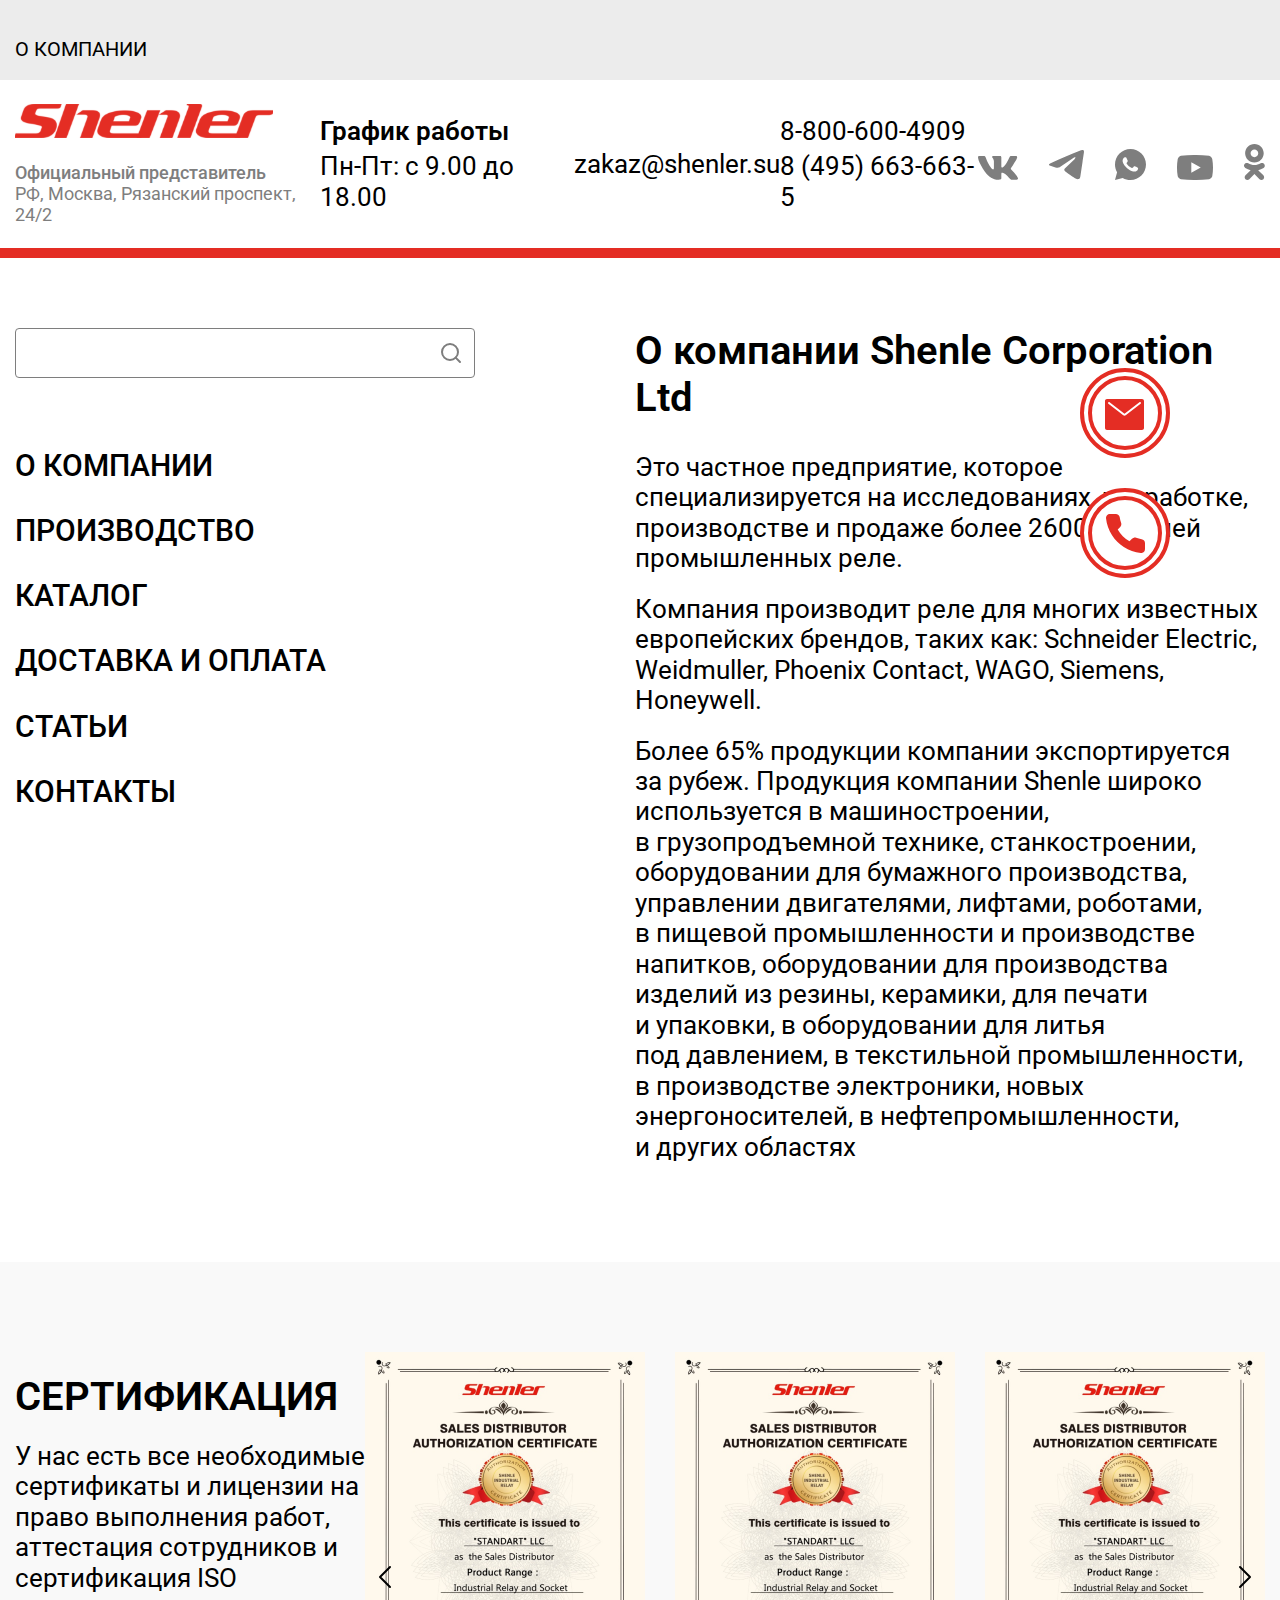
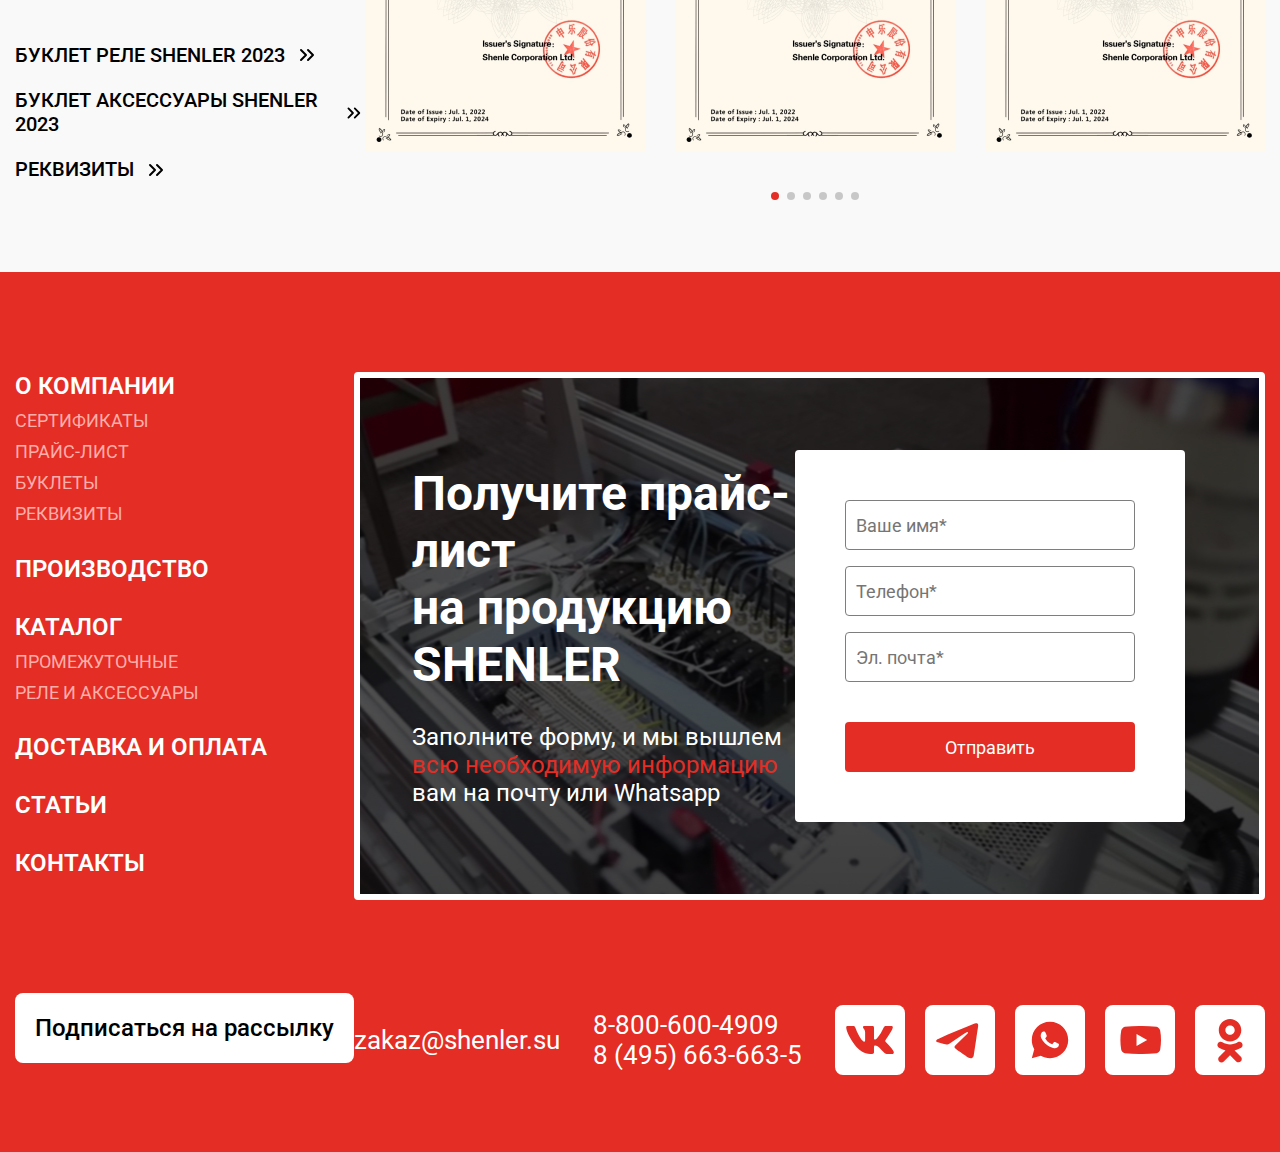
==== commit 4e27d815: "rewrite js to files" ====
--- a/about.html
+++ b/about.html
@@ -281,7 +281,7 @@
     </footer>
 
     <script src="https://cdn.jsdelivr.net/npm/swiper@9/swiper-bundle.min.js"></script>
-    <script src="js/app.js"></script>
+    <script src="js/certSwiper.js"></script>
 </body>
 </html>
 
--- a/css/style.css
+++ b/css/style.css
@@ -566,25 +566,25 @@
     line-height: 23.44px;
 }
 
-th {
+.delivery-table th {
     color: #ffffff;
     background: #E3000F;
     border-right: 1px solid #fff;
 }
 
 
-th:last-child {
+.delivery-table th:last-child {
     border-right: none;
 }
 
-td {
+.delivery-table td {
     background: #F4F4F4;
     border-right: 1px solid #D9D9D9;
     color: #000;
     position: relative;
 }
 
-td:last-child {
+.delivery-table td:last-child {
     border-right: none;
 }
 
@@ -619,11 +619,11 @@
     background: #E6E6E6;
 }
 
-tr:last-child td:first-child {
+.delivery-table tr:last-child td:first-child {
     border-radius: 0px 0px 0px 4px;
 }
 
-tr:last-child td:last-child {
+.delivery-table tr:last-child td:last-child {
     border-radius: 0px 0px 4px 0px;
 }
 
@@ -1002,7 +1002,7 @@
 }
 
 .product-character-item:first-child {
-    margin-top: 10px;
+    margin-top: 0;
 }
 
 .product-character-name {
@@ -1269,7 +1269,7 @@
     height: 561px;
 }
 
-.swiper-slide {
+.compatible-swiper .swiper-slide {
     text-align: center;
     width: 380px;
     height: 100%;
@@ -1301,7 +1301,354 @@
     margin-top: 30px;
 }
 
-
-
-
-
+/* Card */
+
+.card-title {
+    font-weight: 500;
+    margin-top: 70px;
+}
+
+.card-tab-block {
+    max-width: 1628px;
+    margin-top: 50px;
+    display: flex;
+    justify-content: space-between;
+}
+
+.card-tab-item {
+    font-weight: 400;
+    font-size: 26px;
+    color: #7E7E7E;
+    cursor: pointer;
+    text-decoration: none;
+    height: 40px;
+}
+
+.card-tab-item:hover {
+    color: #000;
+    border-bottom: 5px solid #E42D24;
+}
+
+.card-wrapper {
+    margin-top: 110px;
+    display: flex;
+    justify-content: space-between;
+}
+
+.card-block {
+    max-width: 1065px;
+    height: 364px;
+    border-bottom: 4px solid #F9F9F9;
+}
+
+.product-card-wrapper-2 {
+    align-items: start;
+}
+
+.card-descr {
+    margin-top: 55px;
+    max-width: 735px;
+    font-weight: 400;
+    font-size: 20px;
+    line-height: 23.44px;
+}
+
+.card-detail-button {
+    margin-top: 30px;
+    display: flex;
+    align-items: center;
+    gap: 10px;
+}
+
+.card-detail-button-text {
+    font-weight: 500;
+    font-size: 20px;
+    line-height: 23.44px;
+}
+
+.card-detail-button--link {
+    height: 29px;
+    cursor: pointer;
+}
+
+.card-image {
+    height: 270px;
+    width: 270px;
+}
+
+.card-add-block-1, .card-add-block-2 {
+    width: 560px;
+    padding: 51px 55px 50px 55px;
+    background: #F9F9F9;
+}
+
+.card-add-block-1 {
+    border-radius: 6px 6px 0 0;
+}
+
+.card-add-block-2 {
+    border-radius: 0 0 6px 6px;
+}
+
+.card-add-block-2 {
+    margin-top: 4px;
+}
+
+.card-add-line {
+    display: flex;
+    justify-content: space-between;
+    align-items: center;
+}
+
+.card-add-line:nth-child(2) {
+    margin-top: 30px;
+}
+
+.card-add-button {
+    margin-top: 0;
+}
+
+.card-add-presence {
+    margin-left: 30px;
+}
+
+.input-block {
+    width: 187px;
+    height: 50px;
+    position: relative;
+}
+
+.input-block input {
+    width: 187px;
+    height: 50px;
+    border-radius: 6px;
+    border: 1px solid #7E7E7E;
+    background: #FFF;
+    outline: none;
+    font-weight: 400;
+    font-size: 20px;
+    padding: 0 40px;
+    text-align: center;
+    color: #7E7E7E;
+}
+
+.input-plus,
+.input-minus {
+    position: absolute;
+    top: 50%;
+    transform: translateY(-50%);
+    cursor: pointer;
+    width: 25px;
+    height: 25px;
+}
+
+.input-plus img,
+.input-minus img {
+    position: absolute;
+    top: 55%;
+    left: 50%;
+    transform: translate(-50%, -50%);
+}
+
+.input-plus {
+    right: 15px;
+}
+
+.input-minus {
+    left: 15px;
+}
+
+.card-add-article {
+    display: flex;
+    align-items: center;
+    gap: 10px;
+}
+
+.card-add-article-text {
+    font-weight: 500;
+    font-size: 20px;
+    text-transform: uppercase;
+    line-height: 23.44px;
+}
+
+.cart-add-article-img, .card-add-article-link {
+    height: 24px;
+}
+
+.card-details {
+    margin-top: 66px;
+}
+
+.card-detail-item {
+    margin-top: 62px;
+}
+
+.card-detail-item:first-child {
+    margin-top: 0;
+}
+
+.card-detail-title {
+    font-weight: 500;
+    font-size: 24px;
+    line-height: 28.13px;
+    color: #E42D24;
+}
+
+.title-black {
+    font-size: 30px;
+    line-height: 35.16px;
+    color: #000;
+}
+
+.card-detail-text {
+    margin-top: 20px;
+    font-weight: 400;
+    font-size: 20px;
+    line-height: 23.44px;
+    max-width: 1021px;
+}
+
+.card-detail-list {
+    margin-top: 20px;
+}
+
+.card-detail-list-item {
+    list-style-type: none;
+    position: relative;
+    margin-left: 16px;
+}
+
+.style-type-none::before {
+    display: none;
+}
+
+.card-detail-list-item::before {
+    position: absolute;
+    top: 4px;
+    left: -16px;
+    content: '';
+    width: 6px;
+    height: 6px;
+    border-radius: 50%;
+    background: #E42D24;
+}
+
+.card-detail-list-title {
+    font-weight: 500;
+    font-size: 20px;
+    line-height: 23.44px;
+}
+
+li.card-detail-text {
+    margin-top: 12px;
+}
+
+li.card-detail-text:first-child {
+    margin-top: 0;
+}
+
+.style-type::before {
+    top: 8px;
+}
+
+.character-table {
+    width: 100%;
+    border-spacing: 0;
+}
+
+.character-table.first {
+    margin-top: 20px;
+}
+
+.character-table th, .character-table td {
+    font-weight: 400;
+    background-color: #F4F4F4;
+    padding-left: 22px;
+}
+
+th.up-1{
+    width: 173px;
+}
+
+th.up-2 {
+    width: 767px;
+}
+
+th.up-3 {
+    width: 380px;
+}
+
+th.up-4 {
+    width: 380px;
+}
+
+.dark-gray {
+    background-color: #E6E6E6 !important;
+}
+
+.td-mini {
+    width: 249px;
+}
+
+.first-th {
+    width: 940px;
+}
+
+th.down-1 {
+    width: 940px;
+}
+
+.td-1 {
+    width: 380px;
+}
+
+.row-1 {
+    width: 940px;
+}
+
+.td-height {
+    padding-top: 19px;
+    height: 85px;
+    vertical-align: top;
+}
+
+.documentation-wrapper {
+    margin-top: 40px;
+    display: flex;
+    align-items: center;
+    gap: 80px;
+}
+
+.documentation-item {
+    display: flex;
+    align-items: center;
+    gap: 28.84px;
+}
+
+.documentation-item-link {
+    height: 94px;
+    cursor: pointer;
+}
+
+.documentation-item-name {
+    font-weight: 400;
+    font-size: 18px;
+    line-height: 21.09px;
+}
+
+.button-email.button-product-card {
+    top: 2059px;
+}
+
+.button-phone.button-product-card {
+    top: 2179px;
+}
+
+
+
+
+
+
+
+
+
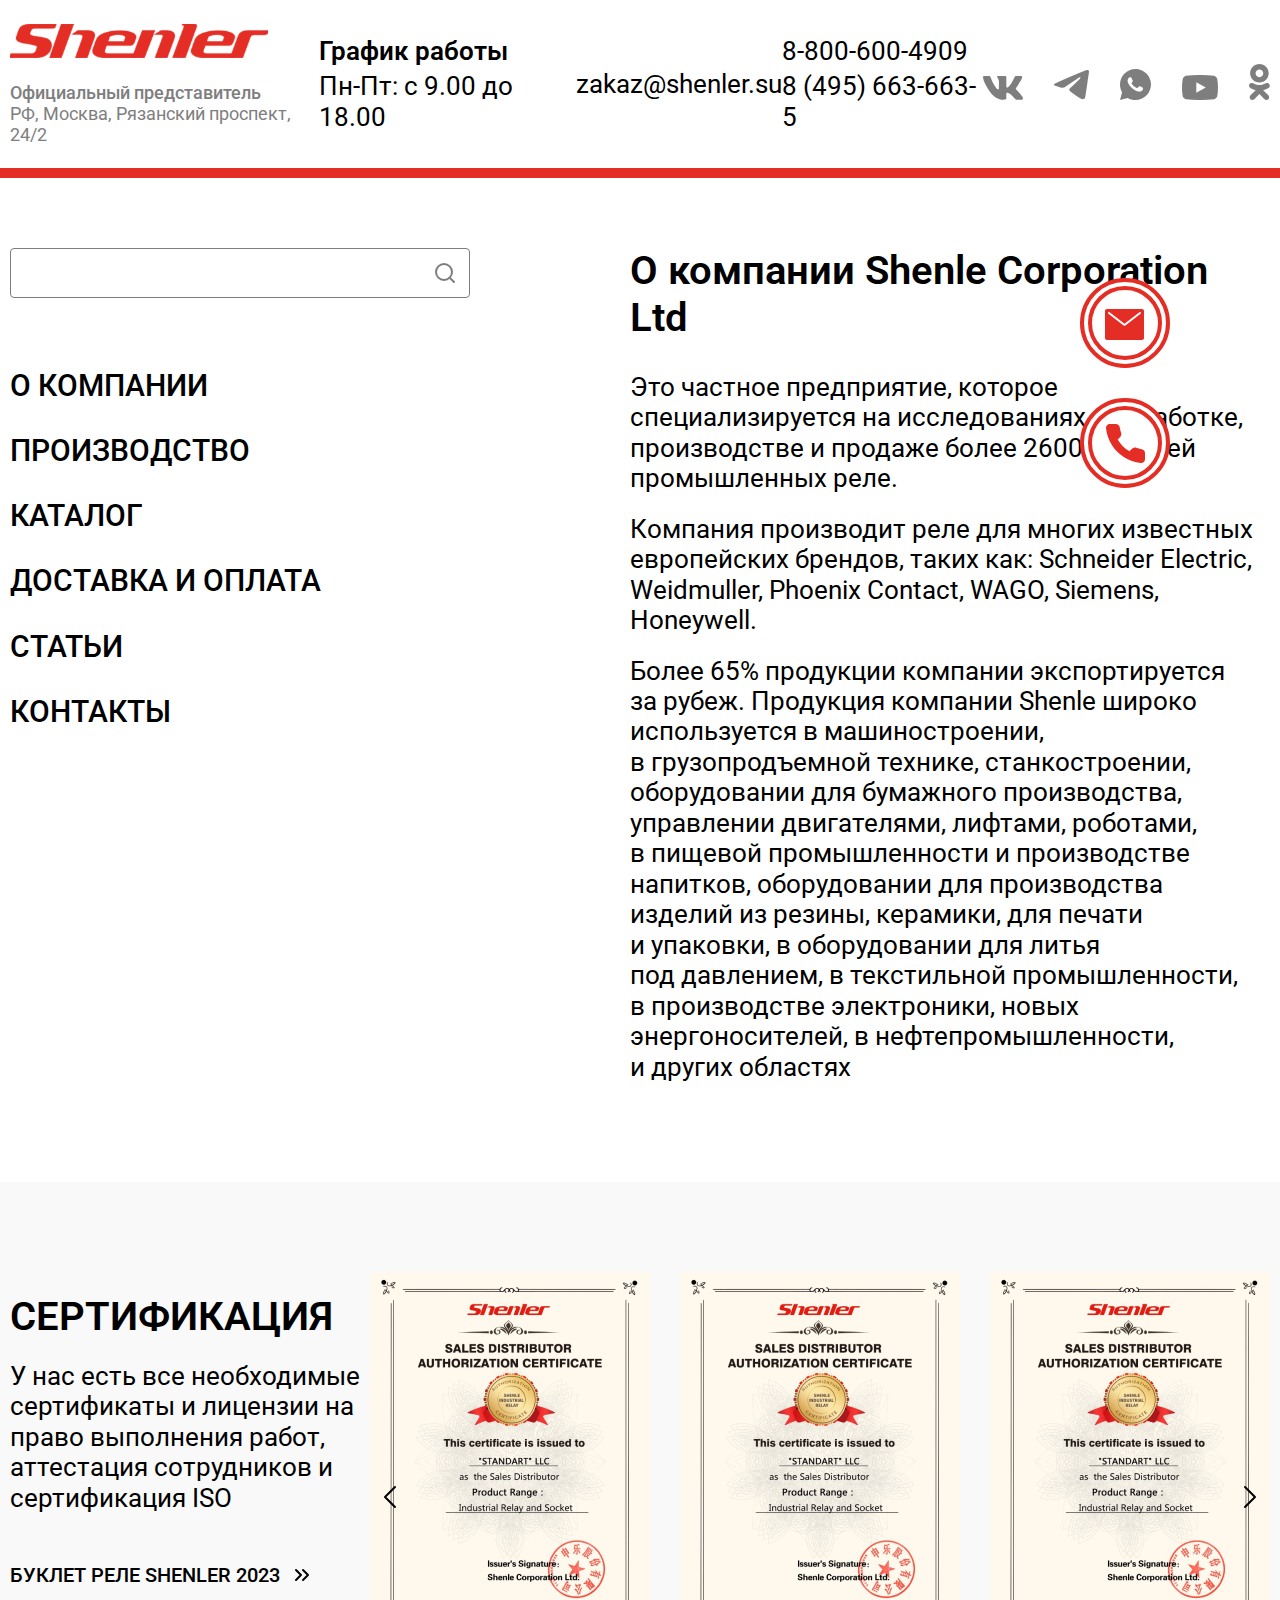
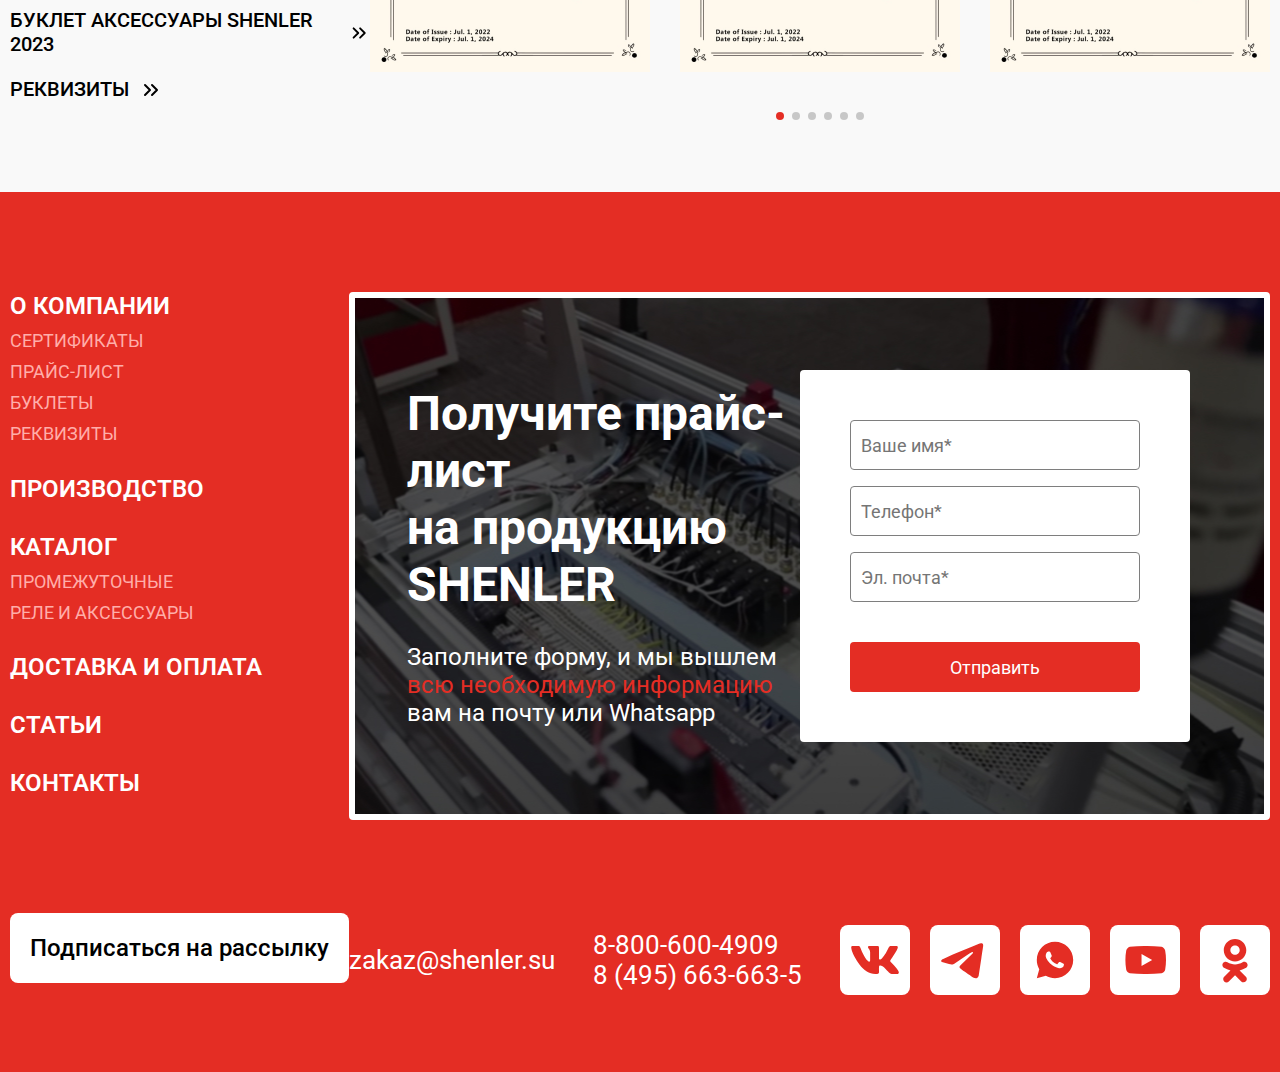
==== commit 366d532a: "ready footer-mobile-form in footer" ====
--- a/about.html
+++ b/about.html
@@ -12,13 +12,8 @@
 </head>
 <body>
     <header class="header">
-        <div class="header-title">
-            <div class="container">
-                <h4>О компании</h4>
-            </div>
-        </div>
-        <div class="container">
-            <div class="header-info">
+        <div class="container">
+            <div class="header-wrapper">
                 <div class="header-block">
                     <a class="header-logo" href="index.html"><img src="img/header/logo.svg" alt="logo icon"></a>
                     <div class="header-address">
@@ -64,6 +59,9 @@
                         </svg>
                     </a>
                 </div>
+                <div class="header-burger">
+                    <img src="img/burger.svg" alt="burger-icon">
+                </div>
             </div>
         </div>
     </header>
@@ -72,7 +70,10 @@
         <div class="container">
             <div class="page-wrapper">
                 <div class="page-left-block">
-                    <input class="page-search" type="text">
+                    <div class="page-search-block">
+                        <input class="page-search" type="text">
+                        <img class="page-search-icon" src="img/page-search/search.svg" alt="">
+                    </div>
                     <nav class="main-nav">
                         <ul class="main-nav-list">
                             <li class="main-nav-item"><a href="about.html">о компании</a></li>
--- a/css/style.css
+++ b/css/style.css
@@ -12,8 +12,8 @@
 }
 
 .container {
-    max-width: 1730px;
-    padding: 0 15px;
+    max-width: 1720px;
+    padding: 0 10px;
     margin: 0 auto;
 }
 
@@ -23,6 +23,21 @@
 }
 
 /* Common */
+.page-up-block {
+    display: none;
+}
+.page-search-block {
+    width: 460px;
+    height: 50px;
+    position: relative;
+}
+.page-search-icon {
+    position: absolute;
+    top: 50%;
+    transform: translateY(-50%);
+    right: 13px;
+    cursor: pointer;
+}
 .page-search {
     width: 460px;
     height: 50px;
@@ -30,16 +45,12 @@
     border-radius: 4px;
     border: 1px solid #7E7E7E;
     outline: none;
-    padding: 0 15px;
+    padding: 0 50px 0 20px;
     /* Текст инпута */
     font-weight: 400;
     font-size: 18px;
     line-height: 21.08px;
     color: rgba(126, 126, 126, 1);
-    /* Иконка поиска */
-    background-image: url('../img/page-search/search.svg');
-    background-repeat: no-repeat;
-    background-position: 423px center;
 }
 
 .page-wrapper {
@@ -79,21 +90,8 @@
 .header {
     border-bottom: 10px solid rgba(228, 45, 36, 1);
 }
-.header-title {
-    width: 100%;
-    height: 80px;
-    padding-top: 37px;
-    background: #ECECEC;
-}
-
-.header-title h4 {
-    font-weight: 400;
-    font-size: 20px;
-    text-transform: uppercase;
-    color: #000;
-}
-
-.header-info {
+
+.header-wrapper {
     position: relative;
     height: 168px;
     display: flex;
@@ -147,7 +145,15 @@
     fill: rgba(228, 45, 36, 1);
 }
 
+.header-burger {
+    display: none;
+}
+
 /* Footer */
+.footer-mobile-form {
+    display: none;
+}
+
 .footer {
     height: 880px;
     padding: 100px 0 110px 0;
@@ -362,7 +368,11 @@
     max-width: 960px;
 }
 
-.main .page-search {
+.main-subtitle {
+    margin-top: 10px;
+}
+
+.main .page-search-block {
     margin-top: 56px;
 }
 
@@ -390,19 +400,20 @@
 }
 
 .button-right {
-    position: absolute;
+    position: fixed;
+    z-index: 50;
     right: 110px;
 }
 
 .button-email {
-    top: 110px;
+    top: 278px;
 }
 
 .button-phone {
-    top: 230px;
-}
-
-.main-subtitle {
+    top: 398px;
+}
+
+.main-descr {
     position: absolute;
     right: 289px;
     bottom: 60px;
@@ -411,13 +422,13 @@
     text-transform: uppercase;
 }
 
-.main-subtitle-1 {
+.main-descr-1 {
     font-weight: 500;
     font-size: 35px;
     line-height: 41px;
 }
 
-.main-subtitle-2 {
+.main-descr-2 {
     font-weight: 400;
     font-size: 22.4px;
     line-height: 26.25px;
@@ -1636,19 +1647,154 @@
     line-height: 21.09px;
 }
 
-.button-email.button-product-card {
-    top: 2059px;
-}
-
-.button-phone.button-product-card {
-    top: 2179px;
-}
-
-
-
-
-
-
-
-
-
+@media (max-width: 450px) {
+    .header {
+        border-bottom: 2px solid rgba(228, 45, 36, 1);
+    }
+    .header-wrapper {
+        height: 89px;
+        padding-top: 20px;
+        padding-bottom: 16px;
+    }
+    .header-address {
+        margin-top: 10px;
+        font-size: 9px;
+    }
+    .header-address-title, .header-adress-info {
+        line-height: 10.55px;
+    }
+    .header-schedule, .header-email, .header-phones, .header-social {
+        display: none;
+    }
+    .header-logo, .header-logo img {
+        display: block;
+        width: 131px;
+        height: 17px;
+    }
+    .header-burger {
+        display: block;
+    }
+    .main {
+        background: url('../img/main/main-mobile.png') center bottom no-repeat;
+        height: 525px;
+        padding-top: 20px;
+        border-bottom: 2px solid #fff;
+    }
+    .main-nav,.page-search-block {
+        display: none;
+    }
+    .main-title {
+        max-width: 345px;
+        font-size: 24px;
+        line-height: 28.13px;
+    }
+    .page-up-block {
+        display: flex;
+        justify-content: space-between;
+        align-items: center;
+        width: 100%;
+        height: 40px;
+        margin-bottom: 50px;
+    }
+    .main .page-search-block {
+        margin-top: 0;
+    }
+    .page-search-block.mobile {
+        display: block;
+        width: 190px;
+        height: 40px;
+        position: relative;
+    }
+    .page-search.mobile {
+        width: 190px;
+        height: 40px;
+        padding: 0 10px 0 40px;
+    }
+    .page-search-icon.mobile {
+        left: 6px;
+    }
+    .to-catalog-button {
+        width: 100px;
+        height: 40px;
+        background: #E42D24;
+        border-radius: 4px;
+        border: none;
+        outline: none;
+        font-weight: 500;
+        font-size: 12px;
+        text-transform: uppercase;
+        color: #fff;
+    }
+    .button-right {
+        width: 60px;
+        height: 60px;
+        right: 10px;
+    }
+    .button-email {
+        top: 220px;
+    }
+    .button-phone {
+        top: 295px;
+    }
+    .main-descr {
+        bottom: 36px;
+        right: 23px;
+    }
+    .main-descr-1 {
+        font-size: 18px;
+        line-height: 21.09px;
+    }
+    .main-descr-2 {
+        margin-top: 6px;
+        font-size: 11.646px;
+        line-height: 13.65px;
+    }
+    .footer, .footer-dop {
+        display: none;
+    }
+    .footer-mobile-form {
+        display: block;
+        height: 612px;
+        padding-top: 50px;
+        background: url('../img/footer-mobile/back.jpg') center no-repeat;
+    }
+    .footer-mobile-form .wrapper {
+        text-align: center;
+    }
+    .form-info-title {
+        font-size: 24px;
+        line-height: 28.13px;
+        max-width: 275px;
+        margin: 0 auto;
+    }
+    .form-info-descr {
+        margin: 0 auto;
+        margin-top: 20px;
+        max-width: 253px;
+        font-size: 16px;
+        line-height: 18.75px;
+    }
+    .feed-form {
+        margin: 0 auto;
+        margin-top: 30px;
+        width: 300px;
+        padding: 50px 14px 40px 14px;
+    }
+    .feed-form input {
+        margin-top: 20px;
+        width: 100%;
+        height: 50px;
+    }
+    .feed-form .button-submit {
+        width: 100%;
+    }
+}
+
+
+
+
+
+
+
+
+
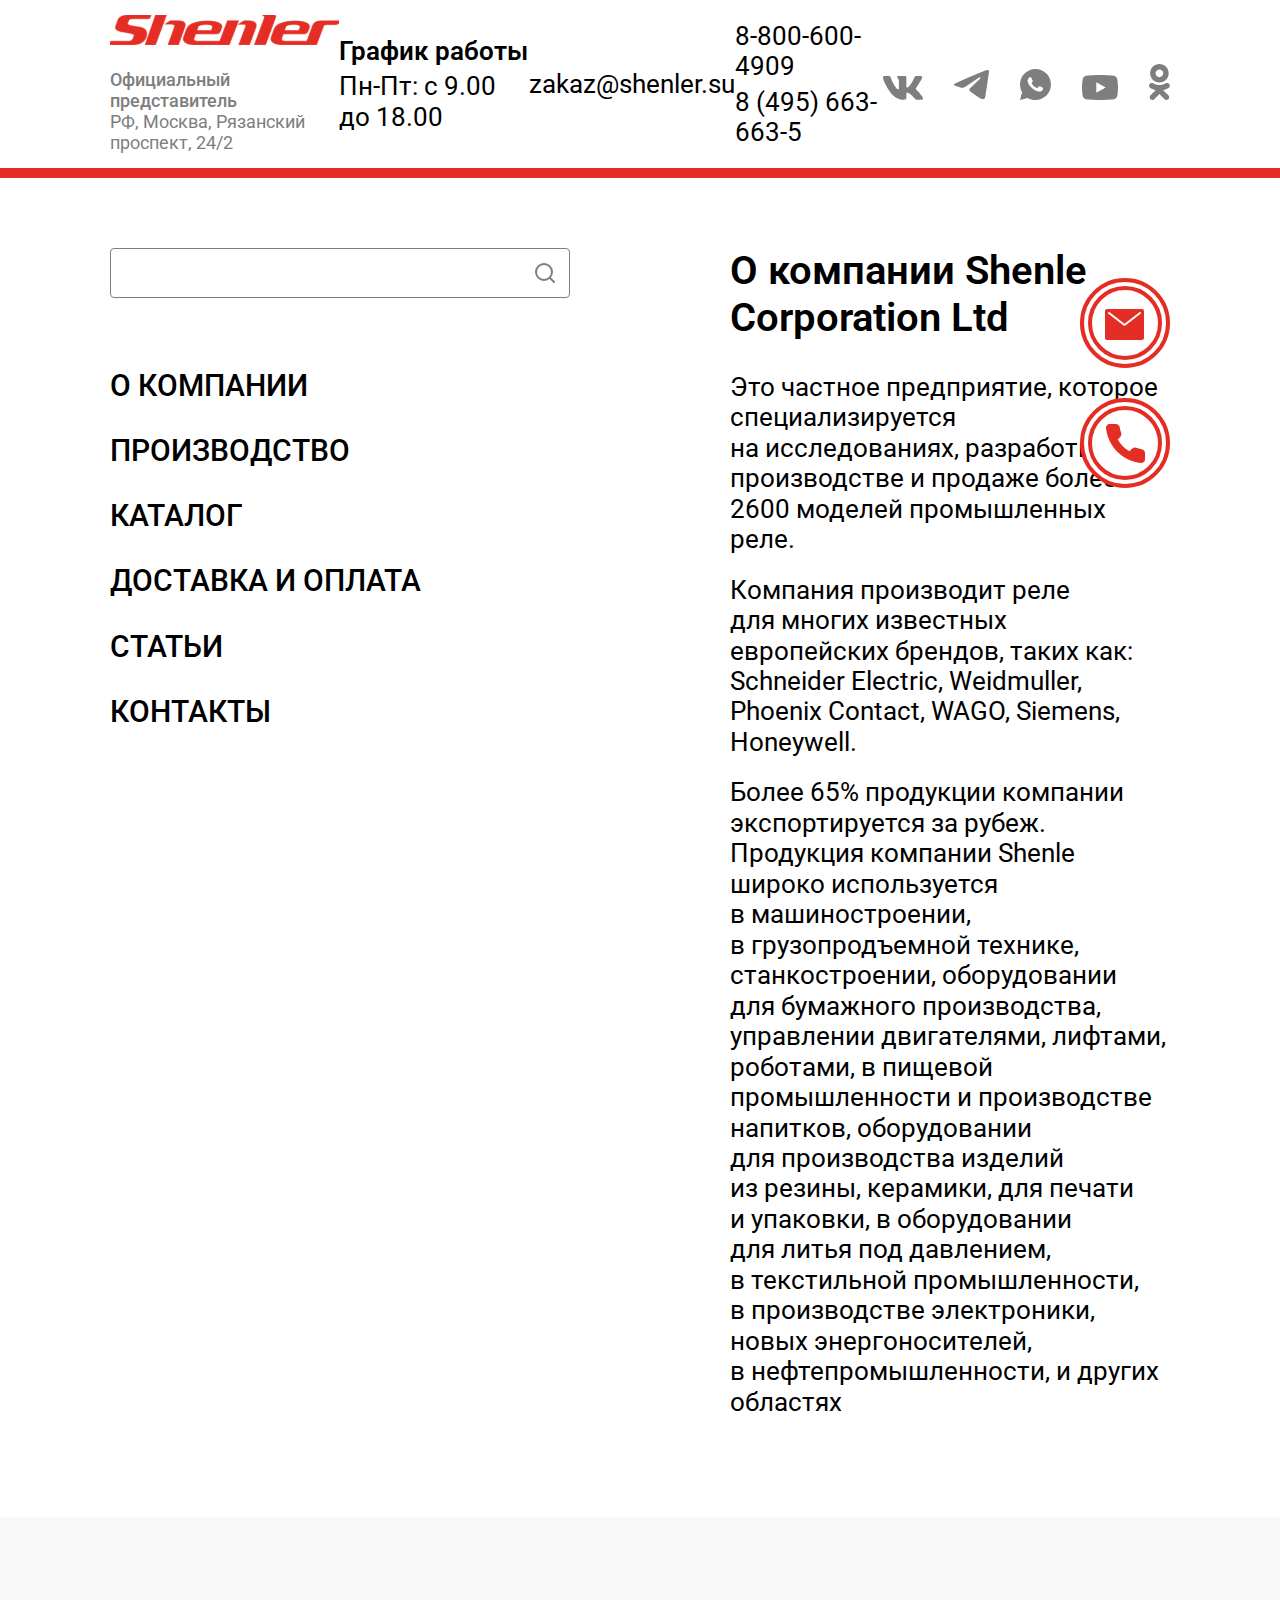
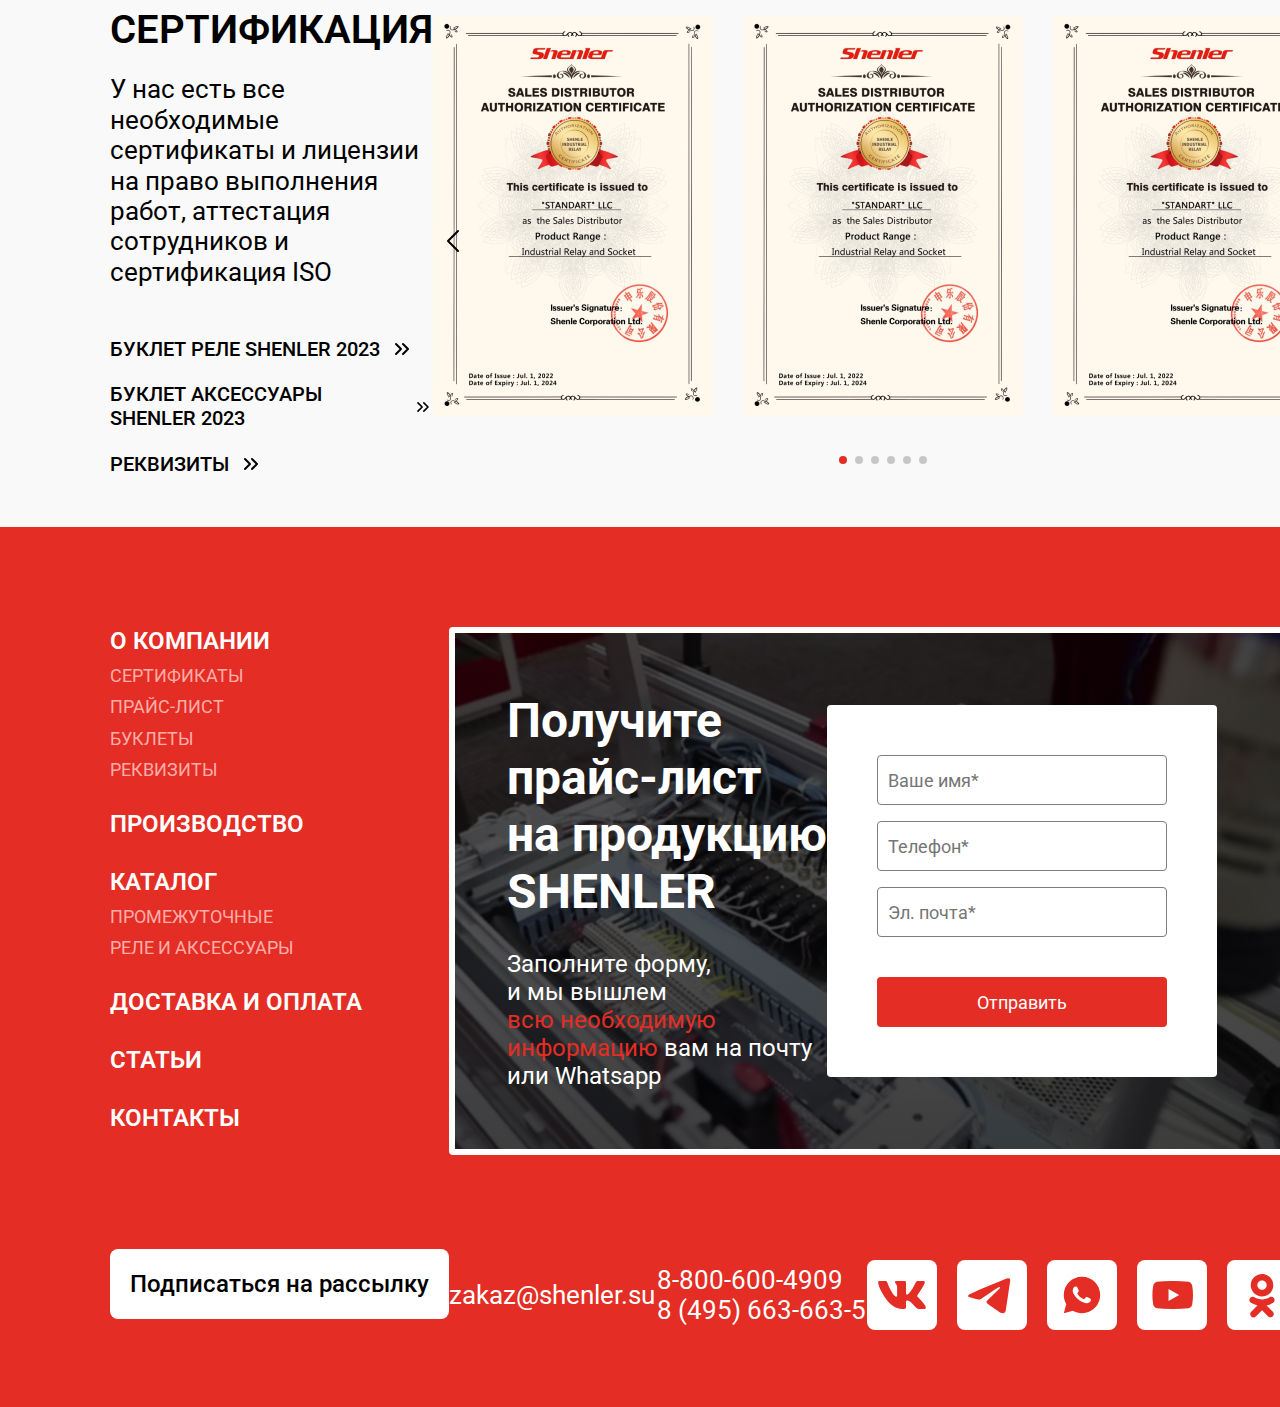
==== commit 62fafd1f: "add func width change meta Tag to adaptive" ====
--- a/about.html
+++ b/about.html
@@ -2,7 +2,7 @@
 <html lang="en">
 <head>
     <meta charset="UTF-8">
-    <meta name="viewport" content="width=device-width, initial-scale=1.0">
+    <meta name="viewport" content="width=1920">
     <title>О компании</title>
     <link rel="preconnect" href="https://fonts.googleapis.com">
     <link rel="preconnect" href="https://fonts.gstatic.com" crossorigin>
--- a/css/style.css
+++ b/css/style.css
@@ -12,8 +12,8 @@
 }
 
 .container {
-    max-width: 1720px;
-    padding: 0 10px;
+    max-width: 1920px;
+    padding: 0 110px;
     margin: 0 auto;
 }
 
@@ -150,7 +150,7 @@
 }
 
 /* Footer */
-.footer-mobile-form {
+.footer-mobile-form, .footer-mobile {
     display: none;
 }
 
@@ -1648,6 +1648,13 @@
 }
 
 @media (max-width: 450px) {
+    .meta {
+        content: 'width=device-width';
+    }
+    .container {
+        max-width: 450px;
+        padding: 0 10px;
+    }
     .header {
         border-bottom: 2px solid rgba(228, 45, 36, 1);
     }
@@ -1788,13 +1795,42 @@
     .feed-form .button-submit {
         width: 100%;
     }
-}
-
-
-
-
-
-
-
-
-
+    .footer-mobile {
+        display: block;
+        background: #E42D24;
+        padding-top: 50px;
+    }
+    .footer-contacts {
+        text-align: center;
+        margin-top: 0;
+        display: block;
+    }
+    .footer-email, .footer-phones {
+        font-size: 18px;
+        line-height: 21.09px;
+    }
+    .footer-phones {
+        margin-top: 32px;
+    }
+    .footer-phone-2 {
+        margin-top: 14px;
+    }
+    .footer-social {
+        justify-content: center;
+        gap: 12px;
+        margin-top: 41px;
+    }
+    .footer-social a, .footer-social a img {
+        width: 50px;
+        height: 50px;
+    }
+}
+
+
+
+
+
+
+
+
+
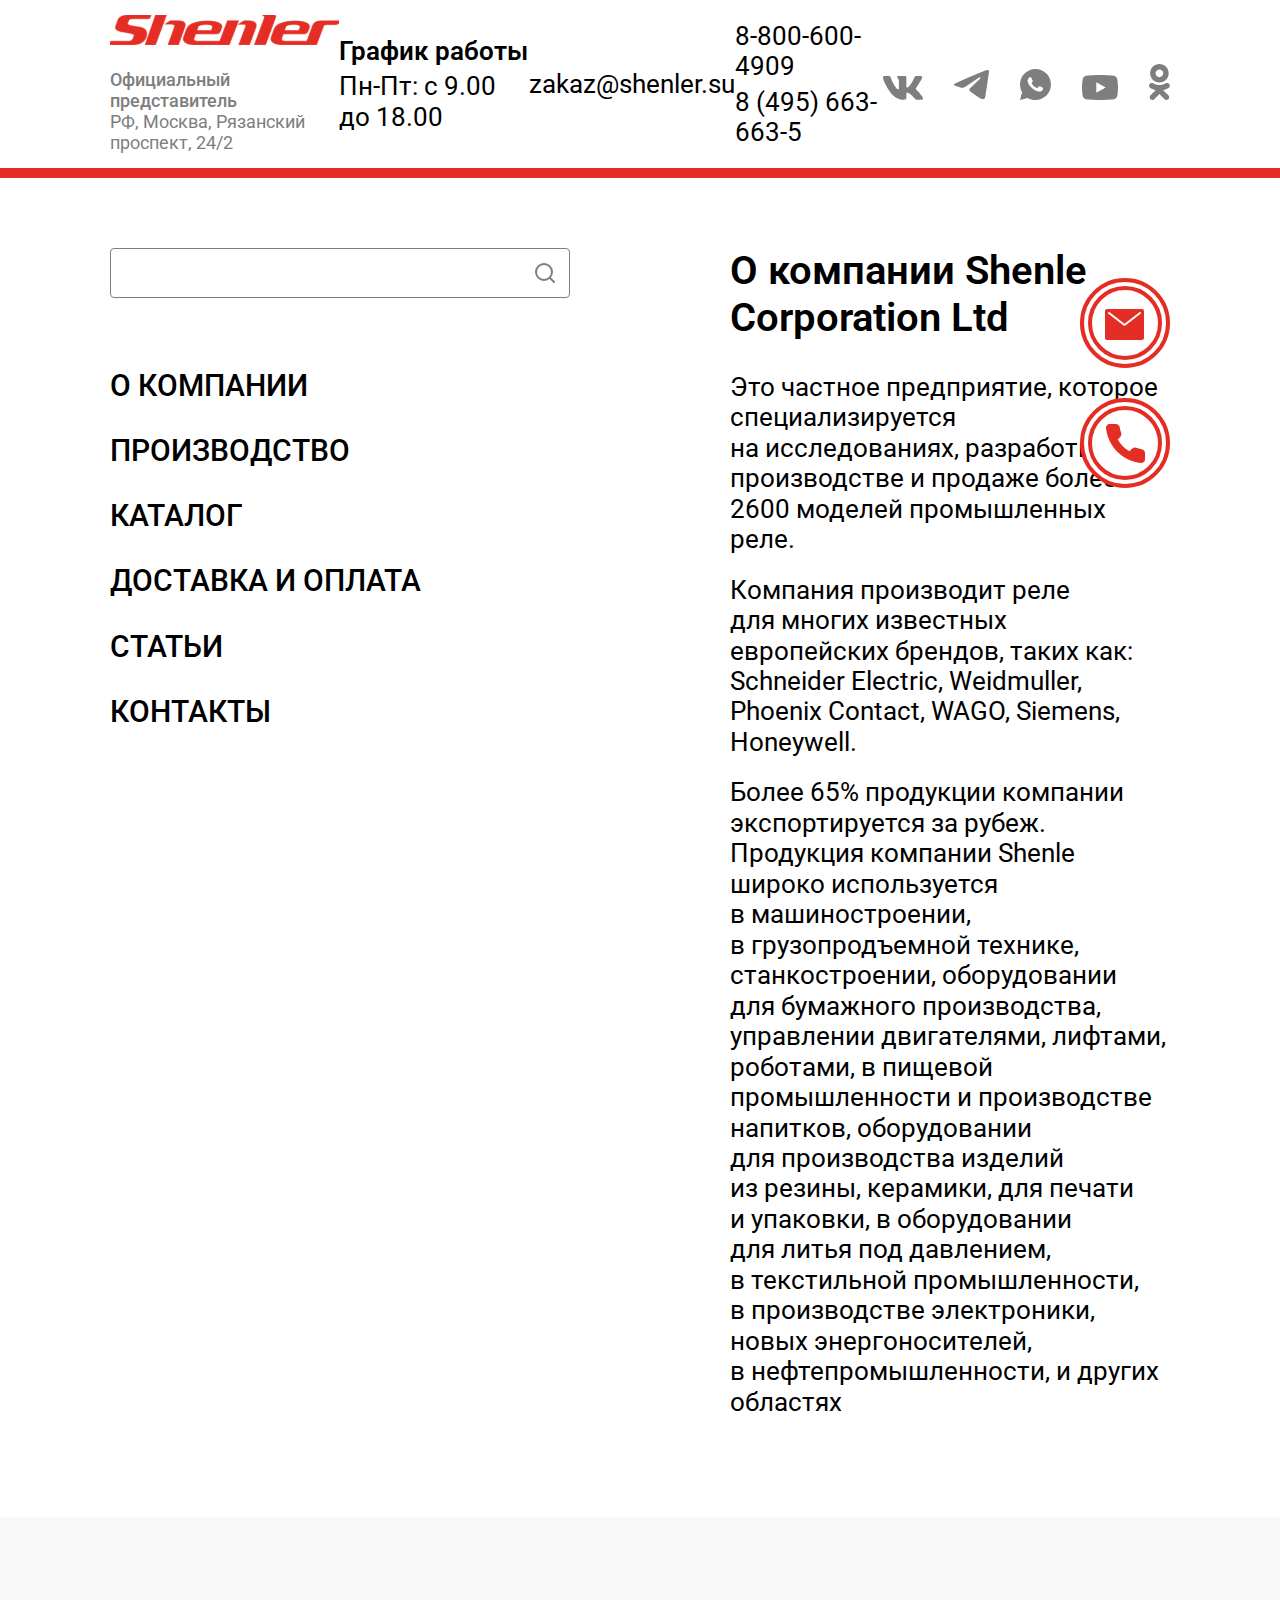
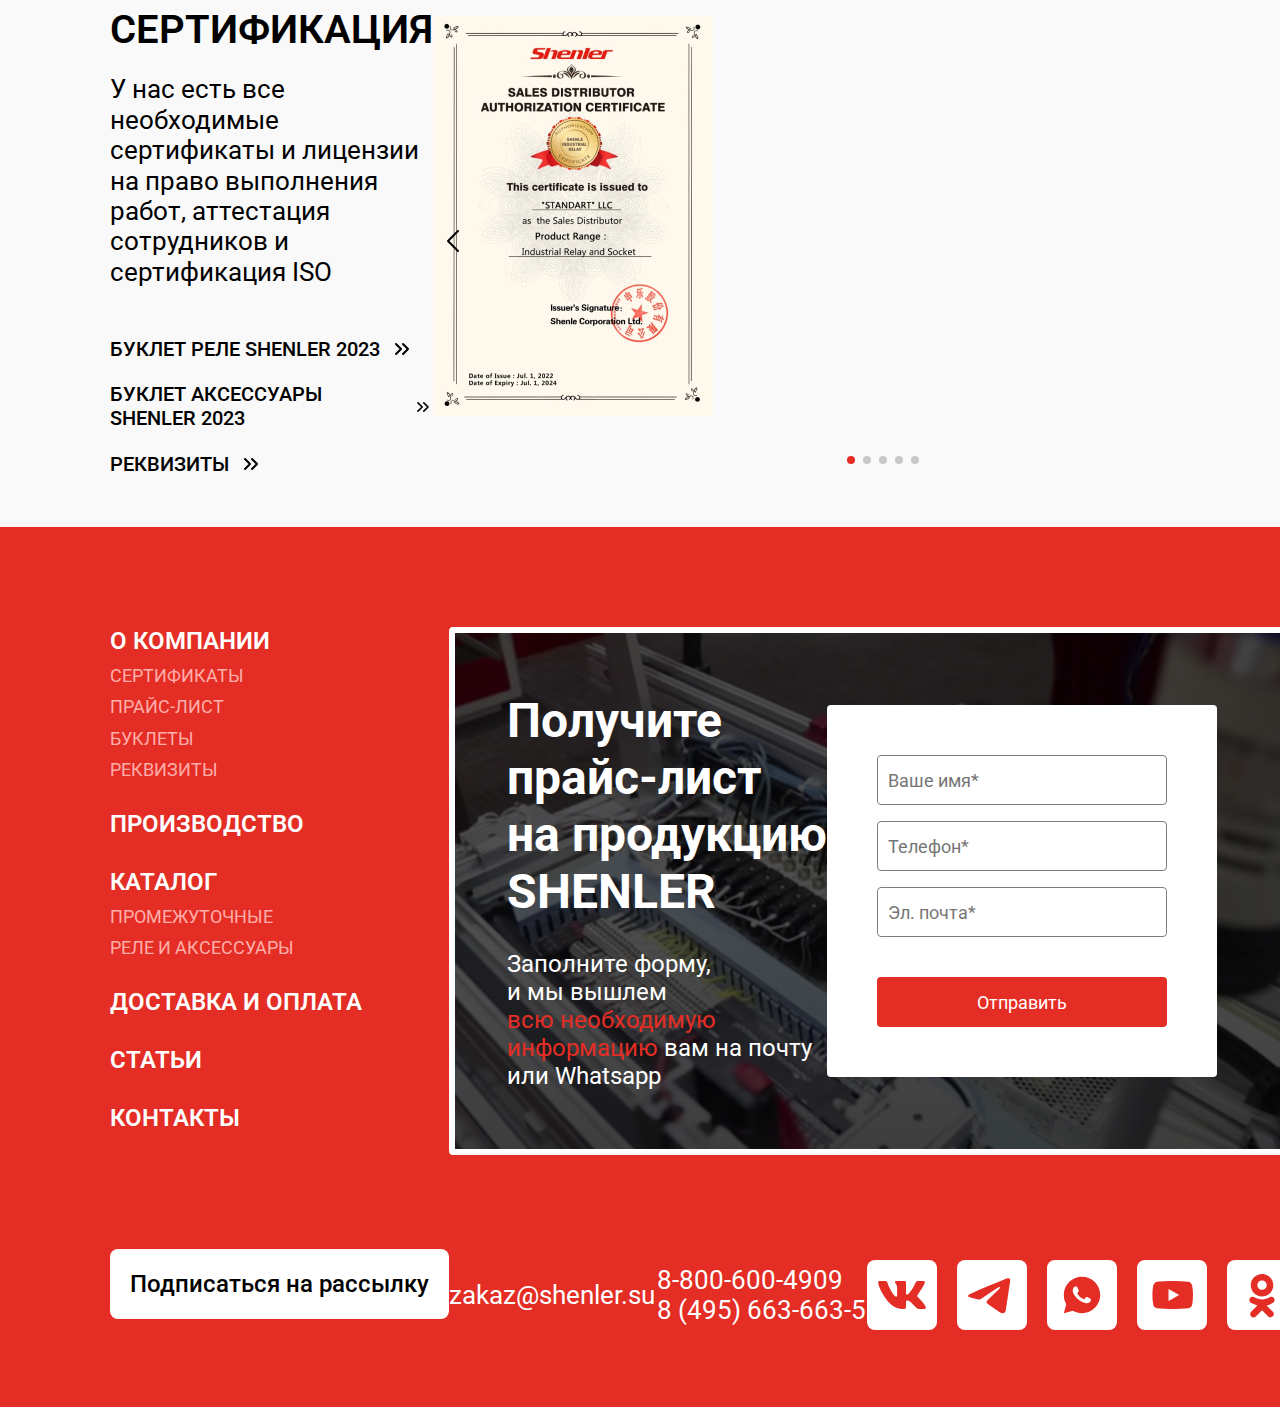
==== commit 29efca9b: "ready adaptive about page" ====
--- a/about.html
+++ b/about.html
@@ -64,10 +64,70 @@
                 </div>
             </div>
         </div>
+        <div class="mobile-menu">
+            <img class="mobile-menu-close" src="img/close-menu.svg" alt="close icon">
+            <nav class="main-nav mobile">
+                <ul class="main-nav-list">
+                    <li class="main-nav-item"><a href="about.html">о компании</a></li>
+                    <li class="main-nav-item"><a href="production.html">производство</a></li>
+                    <li class="main-nav-item"><a href="catalog.html">каталог</a></li>
+                    <li class="main-nav-item"><a href="delivery.html">доставка и оплата</a></li>
+                    <li class="main-nav-item"><a href="articles.html">статьи</a></li>
+                    <li class="main-nav-item"><a href="contacts.html">контакты</a></li>
+                </ul>
+            </nav>
+            <div class="header-social mobile">
+                <a class="tg-icon" href="#">
+                    <svg width="36" height="30" viewBox="0 0 36 30" fill="none" xmlns="http://www.w3.org/2000/svg">
+                        <path d="M33.0092 0.257492C33.0092 0.257492 36.247 -1.00501 35.9772 2.06107C35.8872 3.32358 35.0778 7.74233 34.4482 12.5218L32.2897 26.6799C32.2897 26.6799 32.1099 28.754 30.491 29.1147C28.8721 29.4754 26.4438 27.8522 25.9941 27.4915C25.6343 27.221 19.2488 23.1629 17.0003 21.179C16.3707 20.6379 15.6512 19.5557 17.0902 18.2932L26.5337 9.27542C27.613 8.19325 28.6922 5.66825 24.1953 8.73433L11.6041 17.3013C11.6041 17.3013 10.1651 18.2031 7.467 17.3915L1.62101 15.5879C1.62101 15.5879 -0.537494 14.2352 3.14996 12.8825C12.1437 8.64408 23.2061 4.3155 33.0092 0.257492Z" fill="#7E7E7E"/>
+                    </svg>     
+                </a>
+                <a class="whatsapp-icon" href="#">
+                    <svg width="32" height="31" viewBox="0 0 32 31" fill="none" xmlns="http://www.w3.org/2000/svg">
+                        <path d="M0.999385 31L3.09498 23.2996C1.71415 20.9325 0.988684 18.2404 0.993185 15.5C0.993185 6.93935 7.93253 0 16.4932 0C25.0538 0 31.9932 6.93935 31.9932 15.5C31.9932 24.0606 25.0538 31 16.4932 31C13.754 31.0044 11.063 30.2795 8.69668 28.8997L0.999385 31ZM10.8992 8.22739C10.6991 8.23982 10.5035 8.29254 10.3242 8.38239C10.156 8.47761 10.0025 8.59664 9.86848 8.73579C9.68248 8.91094 9.57708 9.06284 9.46393 9.21009C8.89107 9.95564 8.58293 10.8708 8.58818 11.811C8.59128 12.5705 8.78968 13.3098 9.09968 14.0011C9.73363 15.3992 10.7768 16.8795 12.1547 18.2512C12.4864 18.5814 12.8104 18.9131 13.1591 19.2215C14.8694 20.7273 16.9074 21.8132 19.1111 22.3928L19.9931 22.5277C20.2798 22.5432 20.5666 22.5215 20.8549 22.5075C21.3063 22.4842 21.7471 22.362 22.146 22.1495C22.4033 22.0131 22.5242 21.9449 22.7397 21.8085C22.7397 21.8085 22.8063 21.7651 22.9334 21.669C23.1427 21.514 23.2713 21.4039 23.4449 21.2226C23.5736 21.0893 23.6852 20.9327 23.7704 20.7545C23.8913 20.5018 24.0122 20.0198 24.0618 19.6183C24.099 19.3114 24.0882 19.144 24.0835 19.0402C24.0773 18.8743 23.9394 18.7023 23.789 18.6294L22.8869 18.2249C22.8869 18.2249 21.5384 17.6374 20.7154 17.2623C20.6286 17.2245 20.5356 17.203 20.441 17.1988C20.335 17.1879 20.2278 17.1998 20.1268 17.2338C20.0257 17.2677 19.9331 17.3229 19.8551 17.3956V17.3925C19.8474 17.3925 19.7435 17.4809 18.6229 18.8387C18.5586 18.9251 18.47 18.9904 18.3684 19.0263C18.2668 19.0622 18.1568 19.067 18.0525 19.0402C17.9515 19.0132 17.8525 18.979 17.7564 18.9379C17.5642 18.8573 17.4976 18.8263 17.3658 18.7689L17.3581 18.7658C16.4713 18.3787 15.6503 17.8558 14.9246 17.2158C14.7293 17.0453 14.5479 16.8593 14.3619 16.6795C13.7521 16.0956 13.2207 15.4349 12.7809 14.7141L12.6895 14.5669C12.6238 14.4679 12.5707 14.3612 12.5314 14.2491C12.4725 14.0213 12.6259 13.8384 12.6259 13.8384C12.6259 13.8384 13.0026 13.4261 13.1777 13.2029C13.3236 13.0174 13.4596 12.8244 13.5854 12.6247C13.7683 12.3302 13.8256 12.028 13.7295 11.7939C13.2955 10.7337 12.846 9.67819 12.3841 8.63039C12.2927 8.42269 12.0214 8.27389 11.775 8.24444C11.6913 8.23514 11.6076 8.22584 11.5239 8.21964C11.3157 8.2093 11.1071 8.21292 10.8992 8.22739Z" fill="#7E7E7E"/>
+                    </svg>
+                </a>
+                <a class="vk-icon" href="#">
+                    <svg width="40" height="24" viewBox="0 0 40 24" fill="none" xmlns="http://www.w3.org/2000/svg">
+                        <g id="Frame 1">
+                            <path id="Vector" d="M39.0883 1.63667C38.6383 3.05167 38.0317 4.28333 37.2717 5.40167L37.3033 5.35167C36.5567 6.59611 35.665 8.03389 34.6283 9.665C33.7394 10.9528 33.2689 11.6194 33.2167 11.665C32.9867 11.9533 32.8267 12.3067 32.7717 12.695L32.77 12.7067C32.815 13.06 32.9783 13.3683 33.2167 13.5983L33.8833 14.3417C37.45 18.0072 39.4561 20.5339 39.9017 21.9217C39.96 22.075 39.9933 22.2517 39.9933 22.4367C39.9933 22.76 39.89 23.0583 39.715 23.3033L39.7183 23.2983C39.425 23.6 39.015 23.7867 38.5617 23.7867C38.5117 23.7867 38.46 23.785 38.4117 23.78H38.4183H34.0333C34.0317 23.78 34.0283 23.78 34.025 23.78C33.4633 23.78 32.9467 23.5833 32.5417 23.2567L32.5467 23.26C31.9567 22.775 31.4317 22.25 30.9617 21.68L30.9467 21.66C30.1789 20.7922 29.4978 20.0617 28.9033 19.4683C26.9233 17.5861 25.4622 16.645 24.52 16.645C24.485 16.6417 24.445 16.64 24.4033 16.64C24.1283 16.64 23.8717 16.725 23.66 16.87L23.665 16.8667C23.4917 17.0833 23.3867 17.3633 23.3867 17.665C23.3867 17.725 23.39 17.7817 23.3983 17.84V17.8333C23.3533 18.3567 23.3267 18.965 23.3267 19.58C23.3267 19.7783 23.33 19.975 23.335 20.1717V20.1433V22.075C23.3517 22.1533 23.3617 22.2433 23.3617 22.335C23.3617 22.7383 23.1783 23.0983 22.8917 23.3367L22.89 23.3383C22.245 23.6333 21.4917 23.8067 20.6967 23.8067C20.5267 23.8067 20.36 23.7983 20.195 23.7833L20.2167 23.785C17.5933 23.735 15.16 22.9667 13.0917 21.6717L13.15 21.705C10.6317 20.175 8.545 18.1833 6.955 15.83L6.91 15.76C5.4 13.7567 3.99167 11.4933 2.79167 9.10667L2.675 8.85C1.97333 7.51333 1.24667 5.87 0.62 4.18L0.52 3.87167C0.265 3.11167 0.08 2.22833 0.00333333 1.31333L0 1.27167C0 0.429445 0.495555 0.00833352 1.48667 0.00833352H5.87C5.91 0.00500019 5.95667 0.00333309 6.005 0.00333309C6.41833 0.00333309 6.8 0.145 7.10167 0.383333L7.09833 0.38C7.43167 0.745 7.67833 1.19333 7.8 1.69333L7.805 1.71333C8.61167 3.99167 9.46667 5.905 10.45 7.73833L10.3383 7.51C11.1417 9.12667 12.03 10.5183 13.0433 11.8033L13.005 11.7517C13.8939 12.8428 14.5872 13.3883 15.085 13.3883C15.1 13.39 15.1183 13.39 15.1383 13.39C15.385 13.39 15.6 13.2567 15.7167 13.0567L15.7183 13.0533C15.8417 12.7367 15.9133 12.3683 15.9133 11.985C15.9133 11.9033 15.91 11.8217 15.9033 11.7417V11.7517V5.28667C15.8683 4.525 15.6817 3.81333 15.37 3.175L15.3833 3.20667C15.1767 2.76667 14.9283 2.38667 14.6333 2.04833L14.6383 2.055C14.365 1.78167 14.1783 1.42333 14.12 1.02333L14.1183 1.01333C14.1183 0.73 14.2483 0.475 14.4517 0.308333L14.4533 0.306667C14.655 0.121667 14.925 0.0100001 15.22 0.0100001H15.2333H22.1433C22.18 0.00500007 22.2217 0.00333309 22.265 0.00333309C22.59 0.00333309 22.8817 0.15 23.075 0.38L23.0767 0.381667C23.2483 0.695 23.35 1.07 23.35 1.46667C23.35 1.53 23.3467 1.59167 23.3417 1.65333V1.645V10.2667C23.3383 10.3067 23.3367 10.3533 23.3367 10.4C23.3367 10.7067 23.4217 10.995 23.5683 11.24L23.565 11.2333C23.6867 11.4133 23.89 11.53 24.12 11.53C24.4133 11.51 24.6817 11.4133 24.9067 11.26L24.9017 11.2633C25.355 10.9517 25.745 10.5967 26.0833 10.195L26.09 10.1867C27.1017 9.04333 28.035 7.78 28.8483 6.43667L28.9133 6.32C29.4867 5.37 30.1067 4.2 30.6683 2.99833L30.7717 2.75333L31.515 1.26667C31.7733 0.523333 32.4667 0 33.2817 0C33.3133 0 33.345 -1.20878e-07 33.3767 0.00166655H33.3717H37.7567C38.9411 0.00166655 39.3856 0.546666 39.09 1.63667H39.0883Z" fill="#7E7E7E"/>
+                        </g>
+                    </svg>
+                </a>
+                <a class="classmates-icon" href="#">
+                    <svg width="22" height="36" viewBox="0 0 22 36" fill="none" xmlns="http://www.w3.org/2000/svg">
+                        <path d="M15.1766 26.1619C17.0925 25.722 18.915 24.9683 20.5778 23.9243C21.8276 23.0873 22.1663 21.3997 21.3281 20.1454C20.526 18.9439 18.9206 18.5805 17.6786 19.3185C13.8525 21.7091 8.98914 21.7091 5.16301 19.3185C3.89739 18.5164 2.21551 18.8966 1.41339 20.1611C1.41339 20.1667 1.41339 20.1668 1.41339 20.1668C0.611262 21.4391 0.991512 23.1199 2.26389 23.9164L2.26839 23.922C3.92776 24.966 5.75026 25.7209 7.65939 26.1551L2.46189 31.3515C1.40101 32.3955 1.38526 34.0931 2.42139 35.1551L2.46751 35.2013C2.98389 35.7334 3.68139 35.9977 4.37889 35.9977C5.07639 35.9977 5.77276 35.7334 6.28801 35.2013L11.4214 30.0971L16.5244 35.208C17.6089 36.2441 19.3313 36.2205 20.3753 35.1371C21.3934 34.083 21.3934 32.4112 20.3753 31.3571L15.1766 26.1619ZM11.4203 18.5805C16.5536 18.5749 20.7071 14.4191 20.7128 9.2925C20.7128 4.1715 16.5413 0 11.4203 0C6.29926 0 2.12776 4.1715 2.12776 9.2925C2.13339 14.4259 6.29364 18.5805 11.4203 18.5861V18.5805ZM11.4203 5.4495C13.5409 5.4495 15.2633 7.17188 15.2633 9.2925C15.2633 11.4199 13.5409 13.1366 11.4203 13.1434C9.29964 13.1377 7.57726 11.4199 7.57164 9.2925C7.57726 7.17188 9.29964 5.4495 11.4203 5.44388V5.4495Z" fill="#7E7E7E"/>
+                    </svg>
+                </a>
+                <a class="yt-icon" href="#">
+                    <svg width="37" height="25" viewBox="0 0 37 25" fill="none" xmlns="http://www.w3.org/2000/svg">
+                        <path d="M36.2498 3.92333C36.0498 3.16084 35.6486 2.46454 35.0873 1.90557C34.5259 1.34661 33.8246 0.945008 33.055 0.741815C28.3887 0.197601 23.6916 -0.0476408 18.9932 0.00762375C14.2948 -0.0476408 9.59774 0.197601 4.93138 0.741815C4.16174 0.945008 3.46043 1.34661 2.89913 1.90557C2.3378 2.46454 1.93663 3.16084 1.73655 3.92333C1.22539 6.75762 0.976871 9.63218 0.994082 12.5111C0.976016 15.4049 1.22454 18.2943 1.73655 21.1434C1.947 21.8936 2.35279 22.576 2.91342 23.1226C3.47402 23.6692 4.16984 24.0608 4.93138 24.2582C9.59774 24.8023 14.2948 25.0477 18.9932 24.9923C23.6916 25.0477 28.3887 24.8023 33.055 24.2582C33.8165 24.0608 34.5124 23.6692 35.0729 23.1226C35.6335 22.576 36.0394 21.8936 36.2498 21.1434C36.7619 18.2943 37.0103 15.4049 36.9923 12.5111C37.0096 9.63218 36.761 6.75762 36.2498 3.92333ZM15.3033 17.8284V7.23829L24.7304 12.5111L15.3033 17.8062V17.8284Z" fill="#7E7E7E"/>
+                    </svg>   
+                </a>
+            </div>
+            <div class="header-schedule mobile">
+                <div class="header-schedule-title">График работы</div>
+                <div class="header-schedule-info">Пн-Пт: с 9.00 до 18.00</div>
+            </div>
+            <div class="header-email mobile">zakaz@shenler.su</div>
+            <div class="header-phones mobile">
+                <div class="header-phone-1">8-800-600-4909</div>
+                <div class="header-phone-2">8 (495) 663-663-5</div>
+            </div>
+        </div>
     </header>
 
     <div class="about promo">
         <div class="container">
+            <div class="page-up-block">
+                <div class="page-search-block mobile">
+                    <input class="page-search mobile" type="text">
+                    <img class="page-search-icon mobile" src="img/page-search/search.svg" alt="">
+                </div>
+                <a class="to-catalog-button" href="catalog.html">
+                    <button class="to-catalog-button">Каталог</button>
+                </a>
+            </div>
             <div class="page-wrapper">
                 <div class="page-left-block">
                     <div class="page-search-block">
@@ -121,6 +181,7 @@
             <img src="img/button-phone.svg" alt="phone icon">
         </a>
     </div>
+
     
     <div class="cert">
         <div class="container">
@@ -175,14 +236,6 @@
                             <div class="swiper-slide">
                                 <img src="img/cert/cert.png" alt="certifacate image">
                             </div>
-                            <div class="swiper-slide">
-                                <img src="img/cert/cert.png" alt="certifacate image">
-                            </div><div class="swiper-slide">
-                                <img src="img/cert/cert.png" alt="certifacate image">
-                            </div>
-                            <div class="swiper-slide">
-                                <img src="img/cert/cert.png" alt="certifacate image">
-                            </div>
                         </div>
                     </div>
                     <div class="swiper-pagination"></div>
@@ -199,6 +252,31 @@
                         </svg>
                     </div>
                 </div>
+                <nav class="cert-nav mobile">
+                    <ul class="cert-nav-list">
+                        <li class="cert-nav-item">
+                            <a href="#">Буклет Реле Shenler 2023</a>
+                            <svg width="24" height="24" viewBox="0 0 24 24" fill="none" xmlns="http://www.w3.org/2000/svg">
+                                <path d="M13 17L18 12L13 7" stroke="black" stroke-width="2" stroke-linecap="round" stroke-linejoin="round"/>
+                                <path d="M6 17L11 12L6 7" stroke="black" stroke-width="2" stroke-linecap="round" stroke-linejoin="round"/>
+                            </svg>
+                        </li>
+                        <li class="cert-nav-item">
+                            <a href="#">Буклет Аксессуары Shenler 2023</a>
+                            <svg width="24" height="24" viewBox="0 0 24 24" fill="none" xmlns="http://www.w3.org/2000/svg">
+                                <path d="M13 17L18 12L13 7" stroke="black" stroke-width="2" stroke-linecap="round" stroke-linejoin="round"/>
+                                <path d="M6 17L11 12L6 7" stroke="black" stroke-width="2" stroke-linecap="round" stroke-linejoin="round"/>
+                            </svg>
+                        </li>
+                        <li class="cert-nav-item">
+                            <a href="#">Реквизиты</a>
+                            <svg width="24" height="24" viewBox="0 0 24 24" fill="none" xmlns="http://www.w3.org/2000/svg">
+                                <path d="M13 17L18 12L13 7" stroke="black" stroke-width="2" stroke-linecap="round" stroke-linejoin="round"/>
+                                <path d="M6 17L11 12L6 7" stroke="black" stroke-width="2" stroke-linecap="round" stroke-linejoin="round"/>
+                            </svg>
+                        </li>
+                    </ul>
+                </nav>
             </div>
         </div>
     </div>
@@ -280,9 +358,84 @@
             </div>
         </div>
     </footer>
+    <footer class="footer-mobile-form">
+        <div class="container">
+           <div class="wrapper">
+                <div class="form-info-title">
+                    Получите прайс-лист на продукцию SHENLER
+                </div>
+                <div class="form-info-descr">
+                    Заполните форму, и мы вышлем
+                    <span>всю необходимую информацию</span>
+                    вам на почту или Whatsapp
+                </div>
+                <form class="feed-form" action="#">
+                    <input type="text" required="required" placeholder="Ваше имя*">
+                    <input type="tel" required="required" placeholder="Телефон*">
+                    <input type="email" required="required" placeholder="Эл. почта*">
+                    <button class="button-submit">Отправить</button>
+                </form>
+           </div>
+        </div>
+    </footer>
+    <footer class="footer-mobile">
+        <div class="container">
+            <div class="footer-contacts">
+                <div class="footer-email">zakaz@shenler.su</div>
+                <div class="footer-phones">
+                    <div class="footer-phone-1">8-800-600-4909</div>
+                    <div class="footer-phone-2">8 (495) 663-663-5</div>
+                </div>
+                <div class="footer-social">
+                    <a href="#">
+                        <img class="vk-icon" src="img/footer/vk.svg" alt="vk icon">
+                    </a>
+                    <a href="#">
+                        <img class="tg-icon" src="img/footer/tg.svg" alt="tg icon">
+                    </a>
+                    <a href="#">
+                        <img class="whatsapp-icon" src="img/footer/whatsapp.svg" alt="whatsapp icon">
+                    </a>
+                    <a href="#">
+                        <img class="youtube-icon" src="img/footer/youtube.svg" alt="youtube icon">
+                    </a>
+                    <a href="#">
+                        <img class="classmates-icon" src="img/footer/classmates.svg" alt="classmates icon">
+                    </a>
+                </div>
+            </div>
+            <nav class="footer-nav">
+                <ul class="footer-nav-list">
+
+                    <li class="footer-nav-item"><a href="about.html">О компании</a></li>
+                    <ul class="list-mini">
+                        <li class="footer-nav-item-mini"><a href="#">Сертификаты</a></li>
+                        <li class="footer-nav-item-mini"><a href="#">Прайс-лист</a></li>
+                        <li class="footer-nav-item-mini"><a href="#">Буклеты</a></li>
+                        <li class="footer-nav-item-mini"><a href="#">Реквизиты</a></li>
+                    </ul>
+
+                    <li class="footer-nav-item"><a href="production.html">Производство</a></li>
+
+                    <li class="footer-nav-item"><a href="catalog.html">Каталог</a></li>
+                    <ul class="list-mini">
+                        <li class="footer-nav-item-mini"><a href="#">Промежуточные</a></li>
+                        <li class="footer-nav-item-mini"><a href="#">Реле и аксессуары</a></li>
+                    </ul>
+
+                    <li class="footer-nav-item"><a href="delivery.html">Доставка и оплата</a></li>
+                    <li class="footer-nav-item"><a href="articles.html">Статьи</a></li>
+                    <li class="footer-nav-item"><a href="contacts.html">Контакты</a></li>
+                </ul>
+            </nav>
+            <button class="footer-button">Подписаться на рассылку</button>
+        </div>
+    </footer>
 
     <script src="https://cdn.jsdelivr.net/npm/swiper@9/swiper-bundle.min.js"></script>
     <script src="js/certSwiper.js"></script>
+    <script src="js/changeMeta.js"></script>
+    <script src="js/burger.js"></script>
 </body>
 </html>
 
--- a/css/style.css
+++ b/css/style.css
@@ -89,6 +89,10 @@
 /* Header */
 .header {
     border-bottom: 10px solid rgba(228, 45, 36, 1);
+}
+
+.mobile-menu {
+    display: none;
 }
 
 .header-wrapper {
@@ -361,6 +365,7 @@
 }
 
 .main-title {
+    margin-top: 50px;
     font-weight: 900;
     font-size: 56px;
     line-height: 65.63px;
@@ -1647,12 +1652,12 @@
     line-height: 21.09px;
 }
 
-@media (max-width: 450px) {
+@media (max-width: 320px) {
     .meta {
         content: 'width=device-width';
     }
     .container {
-        max-width: 450px;
+        max-width: 320px;
         padding: 0 10px;
     }
     .header {
@@ -1701,7 +1706,6 @@
         align-items: center;
         width: 100%;
         height: 40px;
-        margin-bottom: 50px;
     }
     .main .page-search-block {
         margin-top: 0;
@@ -1738,10 +1742,10 @@
         right: 10px;
     }
     .button-email {
-        top: 220px;
+        top: 309px;
     }
     .button-phone {
-        top: 295px;
+        top: 384px;
     }
     .main-descr {
         bottom: 36px;
@@ -1798,7 +1802,7 @@
     .footer-mobile {
         display: block;
         background: #E42D24;
-        padding-top: 50px;
+        padding: 50px 0;
     }
     .footer-contacts {
         text-align: center;
@@ -1819,18 +1823,250 @@
         justify-content: center;
         gap: 12px;
         margin-top: 41px;
+        height: 50px;
     }
     .footer-social a, .footer-social a img {
         width: 50px;
         height: 50px;
     }
-}
-
-
-
-
-
-
-
-
-
+    .footer-nav {
+        margin-top: 60px;
+        text-align: center;
+    }
+    .footer-nav-item {
+        margin-top: 40px;
+        font-size: 18px;
+        line-height: 21.09px;
+    }
+    .footer-nav-item:first-child {
+        margin-top: 0;
+    }
+    .list-mini {
+        margin-top: 20px;
+    }
+    .footer-nav-item-mini {
+        font-size: 16px;
+        line-height: 18.75px;
+    }
+    .footer-button {
+        display: block;
+        margin: 0 auto;
+        margin-top: 60px;
+        width: 272px;
+        height: 50px;
+        font-size: 18px;
+    }
+    .footer-dop-img {
+        margin-right: 0;
+        margin-top: 50px;
+    }
+    .footer-mobile.index {
+        padding-bottom: 10px;
+    }
+    .footer-mobile.index .footer-button {
+        margin-top: 50px;
+    }
+    .footer-mobile.index .footer-button {
+        margin-top: 70px;
+    }
+    .footer-mobile-buttons {
+        display: flex;
+        justify-content: space-between;
+        margin-top: 70px;
+    }
+    .footer-dop-button-block {
+        display: block;
+        width: 50%;
+    }
+    .footer-dop-button-block:first-child {
+        margin-bottom: 0;
+    }
+    .footer-dop-button {
+        display: block;
+        margin: 0 auto;
+        width: 60px;
+        height: 60px;
+    }
+    .footer-dop-title {
+        text-align: center;
+        margin-top: 20px;
+        font-size: 16px;
+        line-height: 18.75px;
+    }
+    .mobile-menu {
+        display: block;
+        position: absolute;
+        top: -150%;
+        z-index: 100;
+        height: 568px;
+        width: 100%;
+        background: #fff;
+        padding: 39px 24px 30px 24px;
+        transition: .6s all;
+    }
+    .mobile-menu-active {
+        top: 0;
+    }
+    .main-nav.mobile {
+        display: block;
+        margin-top: 0;
+    }
+    .main-nav-item {
+        margin-top: 28px;
+        color: #000;
+        font-size: 16px;
+        line-height: 18.75px;
+        text-align: center;
+    }
+    .mobile-menu-close {
+        position: absolute;
+        top: 20px;
+        right: 20px;
+    }
+    .header-social.mobile {
+        display: flex;
+        gap: 0;
+        justify-content: space-between;
+        margin-top: 30px;
+    }
+    .header-social a {
+        display: block;
+        width: 40px;
+        height: 40px;
+        position: relative;
+    }
+    .header-social a svg{
+        position: absolute;
+        top: 50%;
+        left: 50%;
+        transform: translate(-50%, -50%);
+    }
+    .header-social a svg path {
+        fill: rgba(228, 45, 36, 1);
+    }
+    .header-social .tg-icon svg {
+        width: 24px;
+        height: 20px;
+    }
+    .header-social .whatsapp-icon svg {
+        width: 20.8px;
+        height: 20.8px;
+    }
+    .header-social .vk-icon svg {
+        width: 27.2px;
+        height: 16px;
+    }
+    .header-social .classmates-icon svg {
+        width: 14.4px;
+        height: 24.8px;
+    }
+    .header-social .yt-icon svg {
+        width: 23.2px;
+        height: 16px;
+    }
+    .header-schedule.mobile, .header-email.mobile, .header-phones.mobile {
+        display: block;
+        text-align: center;
+        font-size: 16px;
+        line-height: 18.75px;
+    }
+    .header-schedule {
+        margin-top: 30px;
+    }
+    .header-schedule-info {
+        margin-top: 10px;
+    }
+    .header-email {
+        margin-top: 20px;
+    }
+    .header-phones {
+        margin-top: 20px;
+    }
+    .header-phone-2 {
+        margin-top: 0;
+    }
+    .promo {
+        padding-top: 20px;
+    }
+    .promo .button-email {
+        top: 433px;
+    }
+    .promo .button-phone {
+        top: 508px;
+    }
+    .about {
+        padding-bottom: 40px;
+    }
+    .page-wrapper {
+        display: block;
+    }
+    .page-text-block {
+        width: 100%;
+    }
+    .page-title {
+        margin-top: 40px;
+        max-width: 283px;
+        font-size: 20px;
+        line-height: 23.44px;
+    }
+    .page-descr-block {
+        margin-top: 10px;
+    }
+    .page-descr {
+        margin-top: 10px;
+        font-size: 16px;
+        line-height: 18.75px;
+    }
+    .cert {
+        text-align: center;
+        height: 847px;
+        padding: 50px 0 30px 0;
+    }
+    .cert-nav {
+        display: none;
+    }
+    .cert-wrapper {
+        display: block;
+    }
+    .cert-right-block {
+        width: 100%;
+        margin-top: 40px;
+    }
+    .cert-swiper {
+        width: 280px;
+    }
+    .cert-button-next,
+    .cert-button-prev {
+        display: none;
+    }
+    .cert-title {
+        font-size: 20px;
+        line-height: 23.44px;
+    }
+    .cert-descr {
+        margin-top: 10px;
+        font-size: 16px;
+        line-height: 18.75px;
+    }
+    .swiper-pagination {
+        margin-top: 20px;
+    }
+    .cert-nav.mobile {
+        display: block;
+        margin-top: 50px;
+    }
+    .cert-nav-item {
+        font-size: 15px;
+        line-height: 17.58px;
+        margin-top: 30px;
+    }
+}
+
+
+
+
+
+
+
+
+
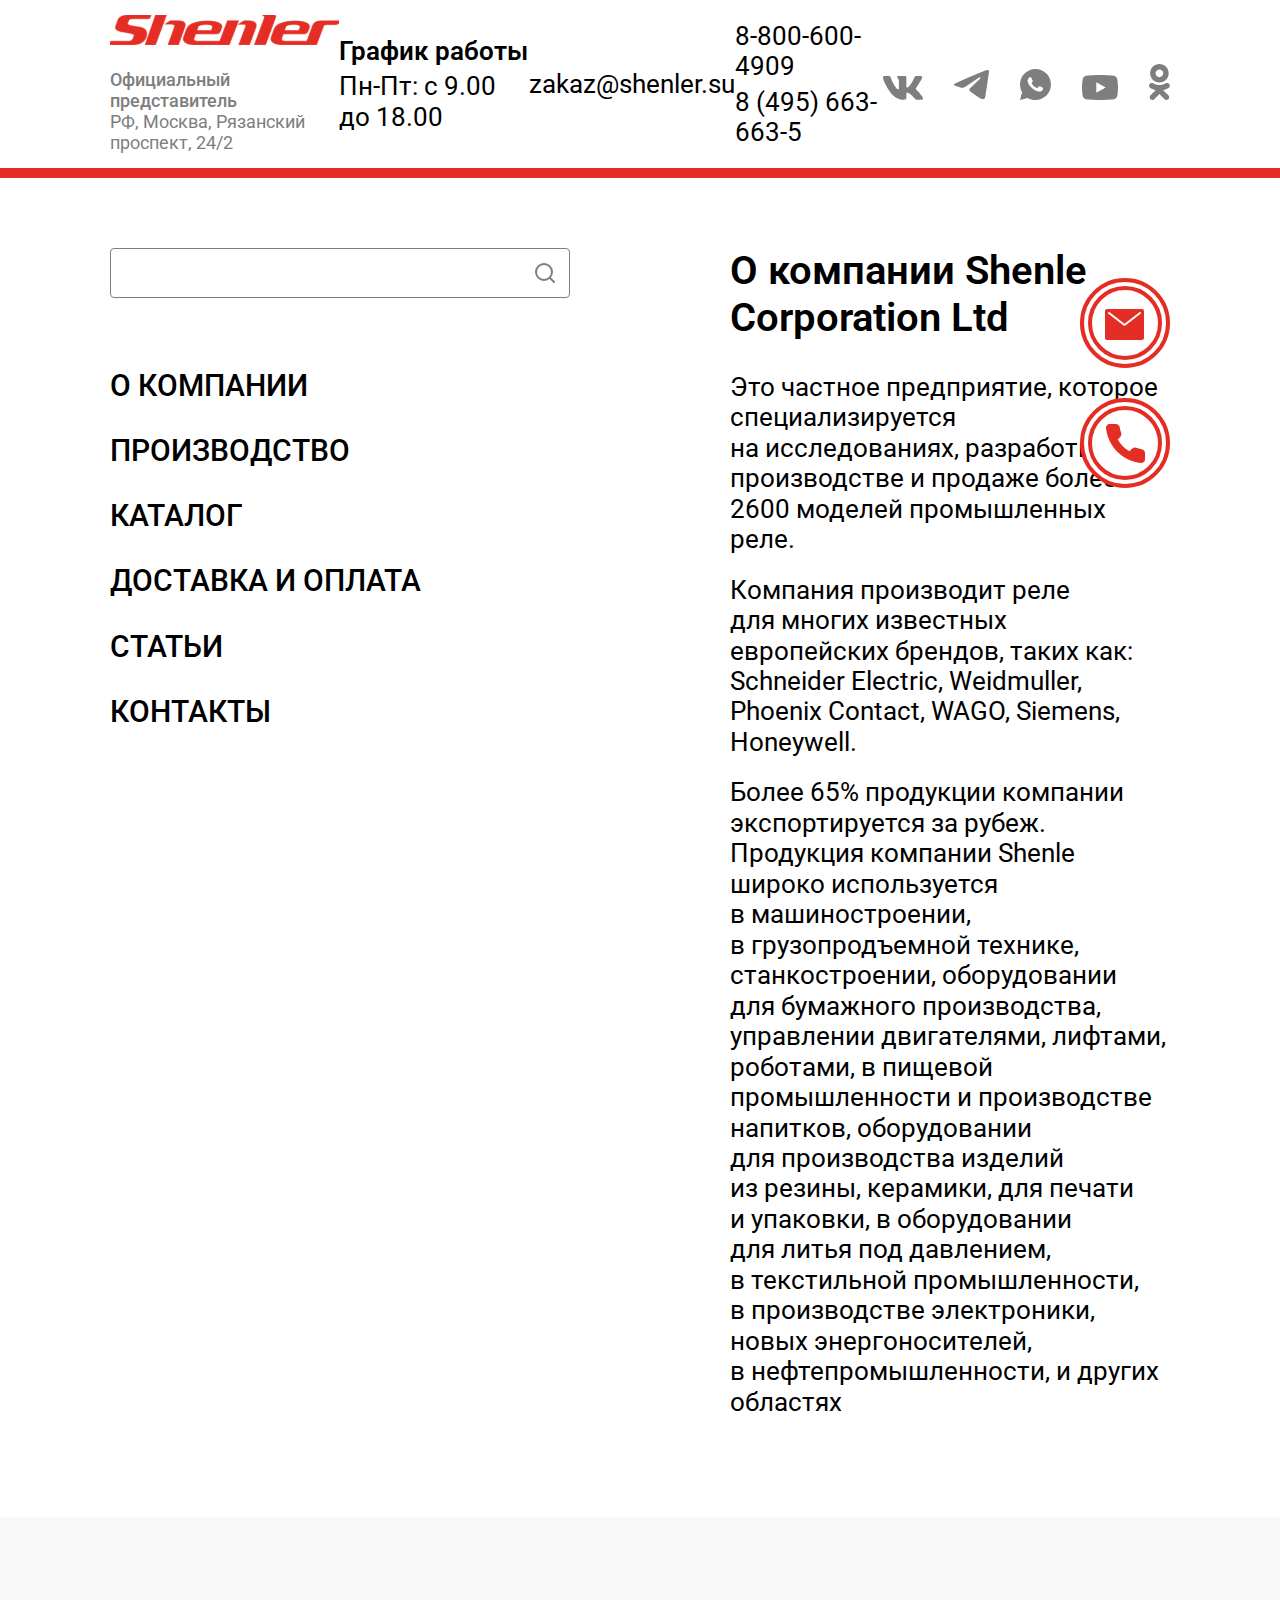
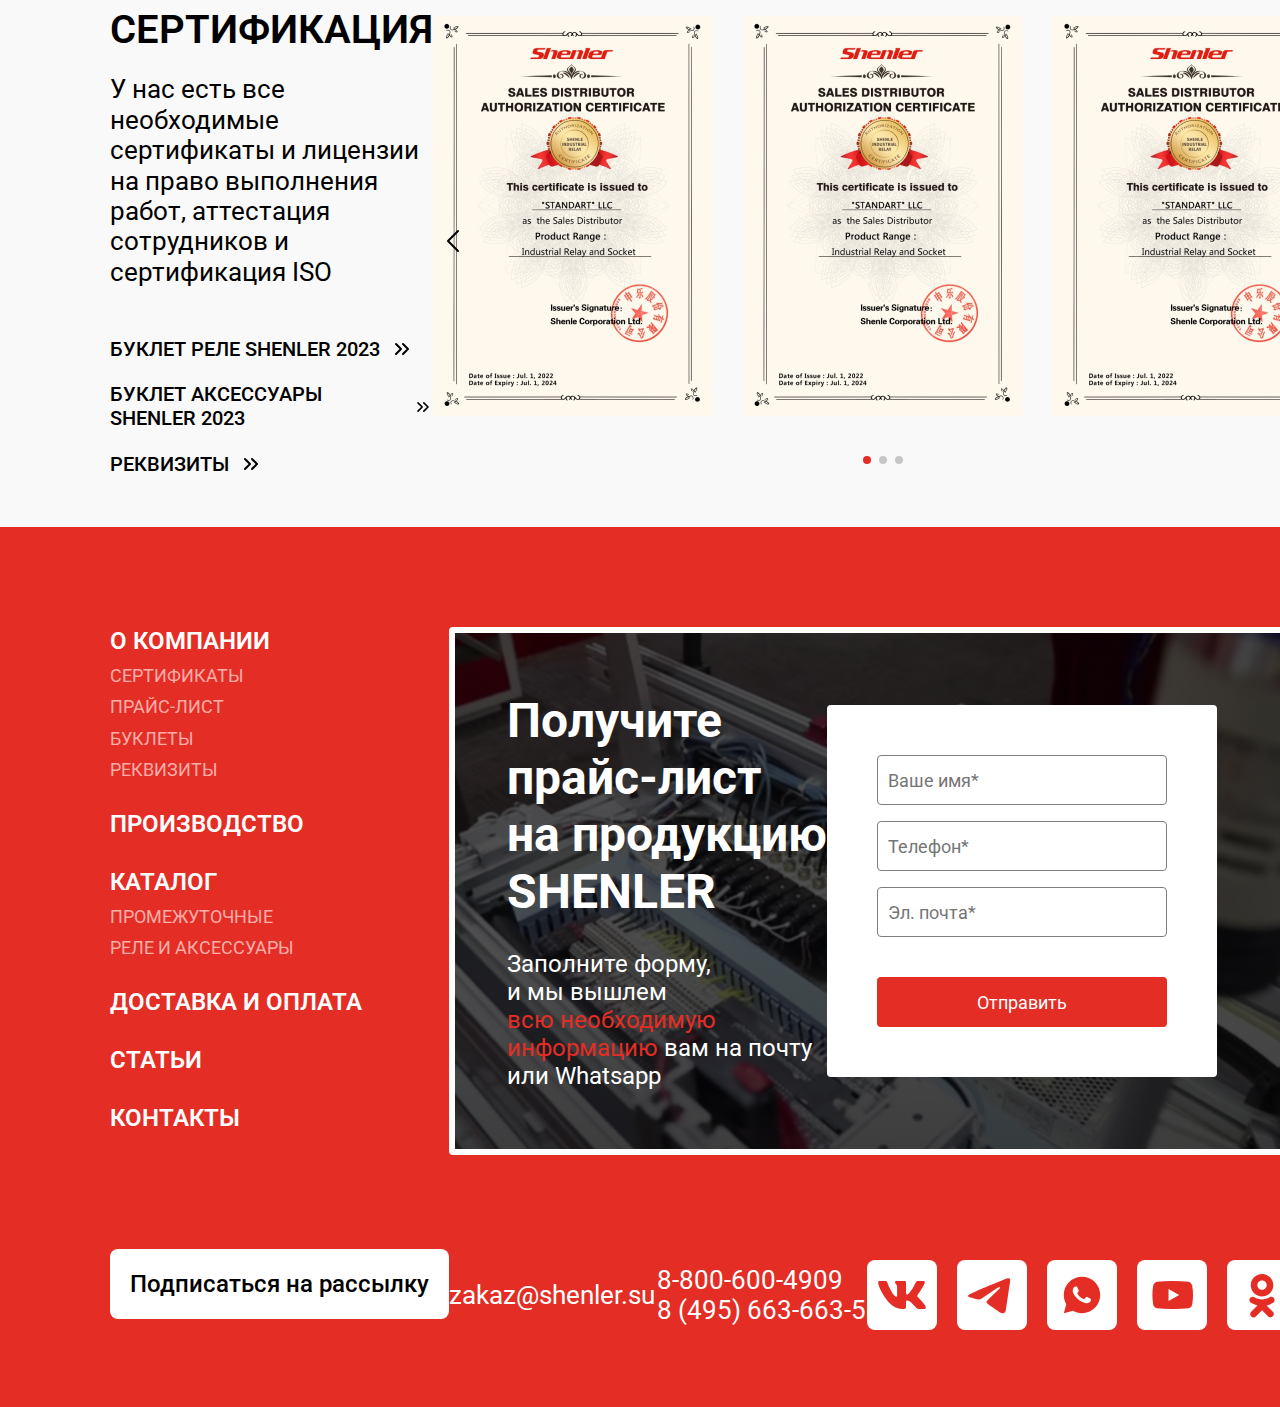
==== commit 43dc6b19: "ready adaptive catalog page" ====
--- a/about.html
+++ b/about.html
@@ -1,5 +1,5 @@
 <!DOCTYPE html>
-<html lang="en">
+<html lang="ru">
 <head>
     <meta charset="UTF-8">
     <meta name="viewport" content="width=1920">
--- a/css/style.css
+++ b/css/style.css
@@ -23,6 +23,10 @@
 }
 
 /* Common */
+.new-line {
+    display: none;
+}
+
 .page-up-block {
     display: none;
 }
@@ -513,8 +517,16 @@
     width: 900px;
 }
 
+.cert-nav.mobile {
+    display: none;
+}
+
 .swiper-slide {
     height: 400px;
+}
+
+.compatible .swiper-pagination {
+    display: none;
 }
 
 .swiper-pagination {
@@ -829,6 +841,10 @@
     position: relative;
 }
 
+.sorting .page-title {
+    display: none;
+}
+
 .sorting-up-block {
     display: flex;
     align-items: center;
@@ -850,7 +866,7 @@
     height: 129px;
     padding: 20px 0 20px 20px;
     background: #fff;
-    box-shadow: 2px 2px 12px 0px rgba(0, z0, 0, 0.20);
+    box-shadow: 2px 2px 8px 0px rgba(0, 0, 0, 0.20);
     transition: .4s ease;
     display: none;
 }
@@ -895,10 +911,6 @@
     transform: translate(-50%, -50%);
 }
 
-.sorting-button-active {
-    transform: rotate(-180deg);
-}
-
 .catalog-tab-items-block {
     margin-top: 40px;
     width: 100%;
@@ -1037,6 +1049,10 @@
     font-size: 20px;
     line-height: 23.44px;
     position: relative;
+}
+
+.product-info-down.mobile {
+    display: none;
 }
 
 .product-buy-price {
@@ -1119,10 +1135,18 @@
     cursor: pointer;
 }
 
+.catalog-tabs-mobile {
+    display: none;
+}
+
 /* filters */
 
 .filters-block {
     margin-top: 72px;
+}
+
+.filters-open-block {
+    display: none;
 }
 
 .filters-item {
@@ -1188,6 +1212,7 @@
     font-weight: 400;
     font-size: 20px;
     line-height: 23.44px;
+    outline: none;
 }
 
 .filter-line-wrapper {
@@ -1302,6 +1327,10 @@
 }
 
 .slide-link {
+    margin-top: 30px;
+}
+
+.slide-link a {
     font-size: 24px;
     line-height: 28.13px;
     text-align: center;
@@ -1309,12 +1338,17 @@
 }
 
 .slide-price {
-    margin-top: 30px;
+    margin-top: 28px;
+    line-height: normal;
+}
+
+.slide-price b {
+    line-height: 46.88px;
 }
 
 .slide-add {
     margin: 0 auto;
-    margin-top: 30px;
+    margin-top: 28px;
 }
 
 /* Card */
@@ -1653,8 +1687,22 @@
 }
 
 @media (max-width: 320px) {
-    .meta {
-        content: 'width=device-width';
+    .delivery .container,
+    .articles .container,
+    .contacts .container {
+        padding: 0;
+    }
+    .delivery .page-up-block,
+    .articles .page-up-block,
+    .contacts .page-up-block,
+    .delivery-title,
+    .articles-title,
+    .contacts-title,
+    .contacts-page-descr,
+    .contacts-address,
+    .page-text-region {
+        padding-left: 10px;
+        padding-right: 10px;
     }
     .container {
         max-width: 320px;
@@ -1896,16 +1944,17 @@
     .mobile-menu {
         display: block;
         position: absolute;
-        top: -150%;
+        top: -120%;
         z-index: 100;
         height: 568px;
         width: 100%;
         background: #fff;
         padding: 39px 24px 30px 24px;
-        transition: .6s all;
+        transition: .3s all;
     }
     .mobile-menu-active {
         top: 0;
+        transition: .6s all;
     }
     .main-nav.mobile {
         display: block;
@@ -1986,7 +2035,7 @@
         margin-top: 0;
     }
     .promo {
-        padding-top: 20px;
+        padding: 20px 0 50px 0;
     }
     .promo .button-email {
         top: 433px;
@@ -2035,8 +2084,8 @@
     .cert-swiper {
         width: 280px;
     }
-    .cert-button-next,
-    .cert-button-prev {
+    .swiper-prev,
+    .swiper-next {
         display: none;
     }
     .cert-title {
@@ -2060,13 +2109,365 @@
         line-height: 17.58px;
         margin-top: 30px;
     }
-}
-
-
-
-
-
-
-
-
-
+    .production-video {
+        padding: 0;
+        height: 322px;
+        border-bottom: 1px solid #fff;
+    }
+    .production-video img {
+        height: 320px;
+    }
+    .new-line {
+        display: block;
+    }
+    .delivery-table {
+        margin-top: 20px;
+        width: 100%;
+    }
+    .delivery-table th,
+    .delivery-table td {
+        padding-left: 10px;
+        height: 30px;
+        font-size: 8px;
+        line-height: 9.38px;
+    }
+    .price {
+        width: 98px;
+        padding-right: 15px;
+    }
+    .weight {
+        width: 144px;
+    }
+    .car {
+        width: 76px;
+    }
+    .price-item {
+        left: 106px;
+    }
+    .delivery-table .td-rowspan {
+        height: 44px;
+    }
+    .delivery-table .td-in-rowspan {
+        height: 22px;
+    }
+    .page-text-region {
+        margin-top: 30px;
+    }
+    .delivery-table tr td:first-child {
+        padding-right: 13px;
+    }
+    .delivery-list {
+        margin: 20px 0;
+    }
+    .delivery-list-title, .delivery-list-item {
+        font-size: 16px;
+        line-height: 18.75px;
+    }
+    .delivery-list-items {
+        margin-top: 10px;
+    }
+    .delivery-list-item::before {
+        width: 3px;
+        height: 3px;
+        top: 7px;
+    }
+    .page-descr-bottom {
+        margin-top: 0;
+    }
+    .articles-blocks {
+        width: 100%;
+        margin-top: 18px;
+    }
+    .article-block {
+        padding: 0 0 0 10px;
+        border-radius: 0;
+    }
+    .article-block-text {
+        font-size: 16px;
+        line-height: 18.75px;
+        max-width: 280px;
+    }
+    .article-block-arrow {
+        width: 30px;
+        height: 30px;
+    }
+    .articles-control-block {
+        margin-top: 50px;
+    }
+    .contacts-map iframe {
+        width: 320px;
+        height: 320px;
+    }
+    .page-text-block-mini {
+        margin-top: 40px;
+        width: 100%;
+    }
+    .contacts-map:last-child {
+        margin-top: 30px;
+    }
+    .catalog-up {
+        padding-top: 20px;
+    }
+    .sorting-title {
+        display: none;
+    }
+    .sorting {
+        display: flex;
+        align-items: center;
+        justify-content: space-between;
+        margin-top: 40px;
+    }
+    .sorting .page-title {
+        display: block;
+        margin-top: 0;
+    }
+    .sorting-item {
+        font-size: 16px;
+        line-height: 18.75px;
+    }
+    .sorting-up-block .sorting-item {
+        font-size: 12px;
+        line-height: 14.06px;
+    }
+    .sorting-items-block .sorting-item {
+        margin-top: 20px;
+        text-align: right;
+    }
+    .sorting-button {
+        width: 10px;
+        height: 10px;
+    }
+    .sorting-items-block {
+        width: 203px;
+        height: 130px;
+        left: 99px;
+        padding: 16px 17px 17px 0;
+        z-index: 5;
+    }
+    .catalog-tab-items-block {
+        display: none;
+    }
+    .catalog-tabs-mobile {
+        display: block;
+        margin-top: 24px;
+        width: 300px;
+        height: 50px;
+        border-radius: 4px;
+        background: #F4F4F4;
+        padding: 0 15px 0 15px;
+        overflow: hidden;
+        transition: .5s ease-in-out;
+        position: absolute;
+        z-index: 4;
+    }
+    .catalog-tabs-mobile-active {
+        height: 456px;
+    }
+    .catalog-tabs-mobile .up-block {
+        display: flex;
+        justify-content: space-between;
+        align-items: center;
+        padding: 18px 0 16px 0;
+    }
+    .catalog-tabs-mobile-list {
+        margin-top: 10px;
+    }
+    .catalog-tab-mobile {
+        font-weight: 400;
+        font-size: 14px;
+        line-height: 16.41px;
+        list-style-type: none;
+    }
+    li.catalog-tab-mobile {
+        margin-top: 20px;
+    }
+    li.catalog-tab-mobile:first-child {
+        margin-top: 0;
+    }
+    .catalog {
+        position: relative;
+    }
+    .catalog-wrapper {
+        display: block;
+    }
+    .catalog-left-title {
+        display: none;
+    }
+    .filters-open-block {
+        display: flex;
+        gap: 10px;
+        align-items: center;
+    }
+    .filters-open-text {
+        font-size: 16px;
+        line-height: 18.75px;
+        text-transform: uppercase;
+        color: #E42D24;
+    }
+    .filters-open-button-active img {
+        transform: rotate(-180deg)
+    }
+    .catalog.promo {
+        padding-top: 24px;
+        margin-top: 74px;
+    }
+    .filters-block {
+        overflow: hidden;
+        margin-top: 0;
+        position: absolute;
+        left: 0;
+        width: 320px;
+        background: #fff;
+        padding: 59px 10px 50px 10px;
+        display: none;
+    }
+    .filters-block-active {
+        display: block;
+    }
+    .filters-name {
+        gap: 3px;
+    }
+    .filters-name-title {
+        font-size: 18px;
+        line-height: 21.09px;
+    }
+    .filters-name-img {
+        width: 30px;
+        height: 23px;
+    }
+    .filters-price-title {
+        font-size: 16px;
+        line-height: 18.75px;
+    }
+    .filters-price-input {
+        width: 110px;
+        height: 45px;
+    }
+    .filter-line-wrapper {
+        margin-top: 30px;
+    }
+    .filter-line {
+        width: 100%;
+    }
+    .product-cards {
+        margin-top: 50px;
+        height: auto;
+    }
+    .product-card-wrapper {
+        display: block;
+    }
+    .product-card {
+        height: auto;
+        width: 100%;
+        margin-top: 60px;
+    }
+    .product-card:first-child {
+        margin-top: 0;
+    }
+    .catalog-title {
+        display: none;
+    }
+    .product-card-link {
+        font-size: 20px;
+        line-height: 23.44px;
+    }
+    .product-card-image {
+        margin: 30px 0 0 41px;
+    }
+    .product-info-up, .product-buy{
+        display: block;
+    }
+    .product-character {
+        margin-top: 30px;
+        width: 100%;
+    }
+    .product-buy, .product-character {
+        height: auto;
+    }
+    .product-info-down {
+        display: none;
+    }
+    .product-info-down.mobile {
+        display: block;
+    }
+    .product-info-down, .product-character-item, .product-buy-presence {
+        font-size: 14px;
+        line-height: 16.41px;
+    }
+    .product-buy {
+        margin-top: 30px;
+        text-align: center;
+    }
+    .product-buy-price {
+        line-height: 41.02px;
+    }
+    .product-buy-price b {
+        font-size: 35px;
+    }
+    .product-buy-presence {
+        margin: 25px auto 0 25px;
+        line-height: 20px;
+    }
+    .product-buy-presence::before {
+        left: 60px;
+        width: 20px;
+        height: 20px;
+        background-size: cover ;
+    }
+    .product-add {
+        margin: 0 auto;
+        margin-top: 28px;
+    }
+    .catalog-more {
+        display: none;
+    }
+    .compatible {
+        padding: 40px 0 30px 0;
+        height: auto;
+    }
+    .swiper-block-wrapper {
+        margin-top: 30px;
+    }
+    .compatible-swiper, .compatible-wrapper {
+        width: 100%;
+    }
+    .compatible-swiper {
+        height: 490px;
+    }
+    .compatible-swiper .swiper-slide {
+        padding: 30px 2px 36px 2px;
+    }
+    .slide-img {
+        width: 200px;
+        height: 200px;
+    }
+    .slide-link a {
+        font-size: 20px;
+        line-height: 23.44px;
+    }
+    .slide-price {
+        line-height: normal;
+        font-size: 16px;
+        line-height: 18.75px;
+        margin-top: 26px;
+    }
+    .slide-price b {
+        line-height: 41.09px;
+    }
+    .product-add {
+        margin-top: 26px;
+    }
+    .compatible .swiper-pagination {
+        display: block;
+    }
+    
+}
+
+
+
+
+
+
+
+
+
